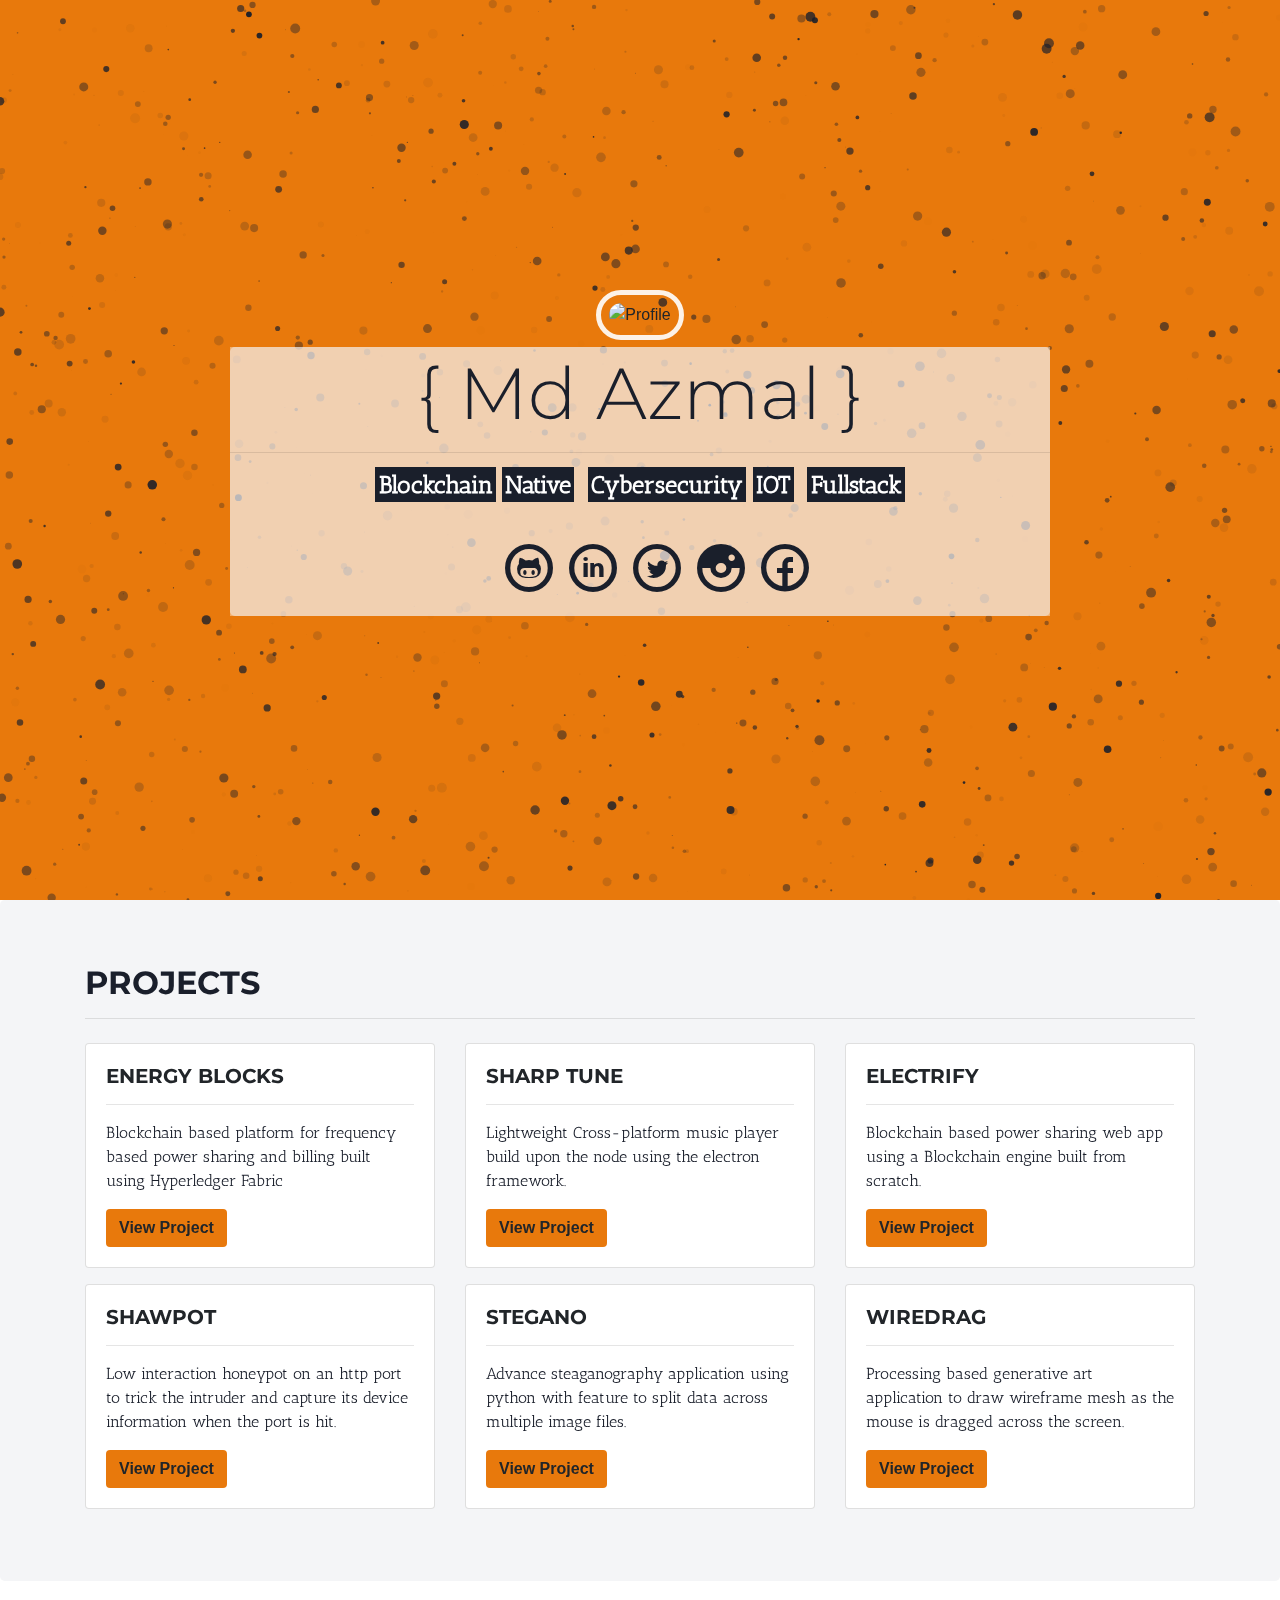
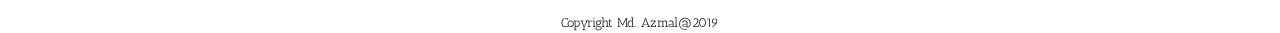
==== index.html @ 50b2ae00 "project section added" ====
<!DOCTYPE html>
<html lang="en">
<head>
    <meta charset="UTF-8">
    <meta name="viewport" content="width=device-width, initial-scale=1.0">
    <meta http-equiv="X-UA-Compatible" content="ie=edge">
    <title>Md Azmal</title>
    <link rel="stylesheet" href="https://stackpath.bootstrapcdn.com/bootstrap/4.3.1/css/bootstrap.min.css" integrity="sha384-ggOyR0iXCbMQv3Xipma34MD+dH/1fQ784/j6cY/iJTQUOhcWr7x9JvoRxT2MZw1T" crossorigin="anonymous">
    <link rel='stylesheet' href='assets/webfont/typicons.min.css'/>
    <link rel="stylesheet" href="assets/css/main.css">
</head>
<body>
    <div id="particles-js"></div>

    <section class="wrapper">
        <div class="inner">
            <div class="content">
                <img src="https://avatars0.githubusercontent.com/u/33421347?s=400" alt="Profile" class="img-fluid img-profile">
                <div class="content jumbotron jumbotron-none mb-0 personal-info">
					<div class="white-wrap">
						<h1 class="display-3">{ Md Azmal }</h1>
						<hr>
						<p class="tags">
							<span>Blockchain</span><span>Native</span>
							<span>Cybersecurity</span><span>IOT</span>
							<span>Fullstack</span>
						</p>
						<div class="links d-flex flex-row justify-content-between">
							<div>
								<a href="https://github.com/md-azmal"><i class="typcn typcn-social-github-circular"></i></a>
							</div>
							<div>
								<a href="https://www.linkedin.com/in/md-azmal-570308160"><i class="typcn typcn-social-linkedin-circular"></i></a>
							</div>
							<div>
								<a href="https://twitter.com/MDAzMaL11"><i class="typcn typcn-social-twitter-circular"></i></a>
							</div>
							<div>
								<a href="https://www.instagram.com/azmal._azvaran_/"><i class="typcn typcn-social-instagram-circular"></i></a>
							</div>
							<div>
								<a href="https://www.facebook.com/md.azmal.92"><i class="typcn typcn-social-facebook-circular"></i></a>
							</div> 
						</div>
					</div>
                </div>
            </div>
        </div>
    </section>

	<div class="jumbotron ">
		<div class="container projects">
			<h1>PROJECTS</h1>
			<hr>
			<div class="row">
				<div class="col-md-4">
					<div class="card">
						<div class="card-body">
							<h5 class="card-title">Energy Blocks</h5>
							<hr>
							<p class="card-text">Blockchain based platform for frequency based power sharing and billing built using Hyperledger Fabric</p>
							<a href="https://github.com/MD-AZMAL/Energy-Blocks-App" class="btn">View Project</a>
						</div>
					</div>
				</div>
				<div class="col-md-4">
					<div class="card">
						<div class="card-body">
							<h5 class="card-title">Sharp Tune</h5>
							<hr>
							<p class="card-text">Lightweight Cross-platform music player build upon the node using the electron framework. </p>
							<a href="https://github.com/MD-AZMAL/Sharp-Tune" class="btn">View Project</a>
						</div>
					</div>
				</div>
				<div class="col-md-4">
					<div class="card">
						<div class="card-body">
							<h5 class="card-title">Electrify</h5>
							<hr>
							<p class="card-text">Blockchain based power sharing web app using a Blockchain engine built from scratch.</p>
							<a href="https://github.com/MD-AZMAL/Sharp-Tune" class="btn">View Project</a>
						</div>
					</div>
				</div>
				<div class="col-md-4">
					<div class="card">
						<div class="card-body">
							<h5 class="card-title">Shawpot</h5>
							<hr>
							<p class="card-text">Low interaction honeypot on an http port to trick the intruder and capture its device information when the port is hit.</p>
							<a href="https://github.com/MD-AZMAL/shawpot" class="btn">View Project</a>
						</div>
					</div>
				</div>
				<div class="col-md-4">
					<div class="card">
						<div class="card-body">
							<h5 class="card-title">Stegano</h5>
							<hr>
							<p class="card-text">Advance steaganography application using python with feature to split data across multiple image files.</p>
							<a href="https://github.com/MD-AZMAL/Stegano" class="btn">View Project</a>
						</div>
					</div>
				</div>
				<div class="col-md-4">
					<div class="card">
						<div class="card-body">
							<h5 class="card-title">WireDrag</h5>
							<hr>
							<p class="card-text">Processing based generative art application to draw wireframe mesh as the mouse is dragged across the screen.</p>
							<a href="https://github.com/MD-AZMAL/WireDrag" class="btn">View Project</a>
						</div>
					</div>
				</div>
			</div>
		</div>
	</div>

    <div class="footer">
        <p class="lead muted foot">Copyright Md. Azmal@2019</p>
    </div>


    <!-- Scripts -->
    <script src="https://code.jquery.com/jquery-3.3.1.slim.min.js" integrity="sha384-q8i/X+965DzO0rT7abK41JStQIAqVgRVzpbzo5smXKp4YfRvH+8abtTE1Pi6jizo" crossorigin="anonymous"></script>
    <script src="https://stackpath.bootstrapcdn.com/bootstrap/4.3.1/js/bootstrap.min.js" integrity="sha384-JjSmVgyd0p3pXB1rRibZUAYoIIy6OrQ6VrjIEaFf/nJGzIxFDsf4x0xIM+B07jRM" crossorigin="anonymous"></script>
    <script src="https://cdnjs.cloudflare.com/ajax/libs/popper.js/1.14.7/umd/popper.min.js" integrity="sha384-UO2eT0CpHqdSJQ6hJty5KVphtPhzWj9WO1clHTMGa3JDZwrnQq4sF86dIHNDz0W1" crossorigin="anonymous"></script>
    <script src="assets/js/particle.min.js"></script>
    <script src="assets/js/index.js"></script>
</body>
</html>
---- assets/webfont/typicons.min.css ----
@charset 'UTF-8';@font-face{font-family:'typicons';font-weight:normal;font-style:normal;src:url('typicons.eot');src:url('typicons.eot?#iefix') format('embedded-opentype'),url('typicons.woff') format('woff'),url('typicons.ttf') format('truetype'),url('typicons.svg#typicons') format('svg')}.typcn:before{font-family:'typicons';font-style:normal;font-weight:normal;speak:none;display:inline-block;text-decoration:inherit;width:1em;height:1em;font-size:1em;text-align:center;-webkit-font-smoothing:antialiased;font-smoothing:antialiased;text-rendering:optimizeLegibility}.typcn-adjust-brightness:before{content:'\e000'}.typcn-adjust-contrast:before{content:'\e001'}.typcn-anchor-outline:before{content:'\e002'}.typcn-anchor:before{content:'\e003'}.typcn-archive:before{content:'\e004'}.typcn-arrow-back-outline:before{content:'\e005'}.typcn-arrow-back:before{content:'\e006'}.typcn-arrow-down-outline:before{content:'\e007'}.typcn-arrow-down-thick:before{content:'\e008'}.typcn-arrow-down:before{content:'\e009'}.typcn-arrow-forward-outline:before{content:'\e00a'}.typcn-arrow-forward:before{content:'\e00b'}.typcn-arrow-left-outline:before{content:'\e00c'}.typcn-arrow-left-thick:before{content:'\e00d'}.typcn-arrow-left:before{content:'\e00e'}.typcn-arrow-loop-outline:before{content:'\e00f'}.typcn-arrow-loop:before{content:'\e010'}.typcn-arrow-maximise-outline:before{content:'\e011'}.typcn-arrow-maximise:before{content:'\e012'}.typcn-arrow-minimise-outline:before{content:'\e013'}.typcn-arrow-minimise:before{content:'\e014'}.typcn-arrow-move-outline:before{content:'\e015'}.typcn-arrow-move:before{content:'\e016'}.typcn-arrow-repeat-outline:before{content:'\e017'}.typcn-arrow-repeat:before{content:'\e018'}.typcn-arrow-right-outline:before{content:'\e019'}.typcn-arrow-right-thick:before{content:'\e01a'}.typcn-arrow-right:before{content:'\e01b'}.typcn-arrow-shuffle:before{content:'\e01c'}.typcn-arrow-sorted-down:before{content:'\e01d'}.typcn-arrow-sorted-up:before{content:'\e01e'}.typcn-arrow-sync-outline:before{content:'\e01f'}.typcn-arrow-sync:before{content:'\e020'}.typcn-arrow-unsorted:before{content:'\e021'}.typcn-arrow-up-outline:before{content:'\e022'}.typcn-arrow-up-thick:before{content:'\e023'}.typcn-arrow-up:before{content:'\e024'}.typcn-at:before{content:'\e025'}.typcn-attachment-outline:before{content:'\e026'}.typcn-attachment:before{content:'\e027'}.typcn-backspace-outline:before{content:'\e028'}.typcn-backspace:before{content:'\e029'}.typcn-battery-charge:before{content:'\e02a'}.typcn-battery-full:before{content:'\e02b'}.typcn-battery-high:before{content:'\e02c'}.typcn-battery-low:before{content:'\e02d'}.typcn-battery-mid:before{content:'\e02e'}.typcn-beaker:before{content:'\e02f'}.typcn-beer:before{content:'\e030'}.typcn-bell:before{content:'\e031'}.typcn-book:before{content:'\e032'}.typcn-bookmark:before{content:'\e033'}.typcn-briefcase:before{content:'\e034'}.typcn-brush:before{content:'\e035'}.typcn-business-card:before{content:'\e036'}.typcn-calculator:before{content:'\e037'}.typcn-calendar-outline:before{content:'\e038'}.typcn-calendar:before{content:'\e039'}.typcn-camera-outline:before{content:'\e03a'}.typcn-camera:before{content:'\e03b'}.typcn-cancel-outline:before{content:'\e03c'}.typcn-cancel:before{content:'\e03d'}.typcn-chart-area-outline:before{content:'\e03e'}.typcn-chart-area:before{content:'\e03f'}.typcn-chart-bar-outline:before{content:'\e040'}.typcn-chart-bar:before{content:'\e041'}.typcn-chart-line-outline:before{content:'\e042'}.typcn-chart-line:before{content:'\e043'}.typcn-chart-pie-outline:before{content:'\e044'}.typcn-chart-pie:before{content:'\e045'}.typcn-chevron-left-outline:before{content:'\e046'}.typcn-chevron-left:before{content:'\e047'}.typcn-chevron-right-outline:before{content:'\e048'}.typcn-chevron-right:before{content:'\e049'}.typcn-clipboard:before{content:'\e04a'}.typcn-cloud-storage:before{content:'\e04b'}.typcn-cloud-storage-outline:before{content:'\e054'}.typcn-code-outline:before{content:'\e04c'}.typcn-code:before{content:'\e04d'}.typcn-coffee:before{content:'\e04e'}.typcn-cog-outline:before{content:'\e04f'}.typcn-cog:before{content:'\e050'}.typcn-compass:before{content:'\e051'}.typcn-contacts:before{content:'\e052'}.typcn-credit-card:before{content:'\e053'}.typcn-css3:before{content:'\e055'}.typcn-database:before{content:'\e056'}.typcn-delete-outline:before{content:'\e057'}.typcn-delete:before{content:'\e058'}.typcn-device-desktop:before{content:'\e059'}.typcn-device-laptop:before{content:'\e05a'}.typcn-device-phone:before{content:'\e05b'}.typcn-device-tablet:before{content:'\e05c'}.typcn-directions:before{content:'\e05d'}.typcn-divide-outline:before{content:'\e05e'}.typcn-divide:before{content:'\e05f'}.typcn-document-add:before{content:'\e060'}.typcn-document-delete:before{content:'\e061'}.typcn-document-text:before{content:'\e062'}.typcn-document:before{content:'\e063'}.typcn-download-outline:before{content:'\e064'}.typcn-download:before{content:'\e065'}.typcn-dropbox:before{content:'\e066'}.typcn-edit:before{content:'\e067'}.typcn-eject-outline:before{content:'\e068'}.typcn-eject:before{content:'\e069'}.typcn-equals-outline:before{content:'\e06a'}.typcn-equals:before{content:'\e06b'}.typcn-export-outline:before{content:'\e06c'}.typcn-export:before{content:'\e06d'}.typcn-eye-outline:before{content:'\e06e'}.typcn-eye:before{content:'\e06f'}.typcn-feather:before{content:'\e070'}.typcn-film:before{content:'\e071'}.typcn-filter:before{content:'\e072'}.typcn-flag-outline:before{content:'\e073'}.typcn-flag:before{content:'\e074'}.typcn-flash-outline:before{content:'\e075'}.typcn-flash:before{content:'\e076'}.typcn-flow-children:before{content:'\e077'}.typcn-flow-merge:before{content:'\e078'}.typcn-flow-parallel:before{content:'\e079'}.typcn-flow-switch:before{content:'\e07a'}.typcn-folder-add:before{content:'\e07b'}.typcn-folder-delete:before{content:'\e07c'}.typcn-folder-open:before{content:'\e07d'}.typcn-folder:before{content:'\e07e'}.typcn-gift:before{content:'\e07f'}.typcn-globe-outline:before{content:'\e080'}.typcn-globe:before{content:'\e081'}.typcn-group-outline:before{content:'\e082'}.typcn-group:before{content:'\e083'}.typcn-headphones:before{content:'\e084'}.typcn-heart-full-outline:before{content:'\e085'}.typcn-heart-half-outline:before{content:'\e086'}.typcn-heart-outline:before{content:'\e087'}.typcn-heart:before{content:'\e088'}.typcn-home-outline:before{content:'\e089'}.typcn-home:before{content:'\e08a'}.typcn-html5:before{content:'\e08b'}.typcn-image-outline:before{content:'\e08c'}.typcn-image:before{content:'\e08d'}.typcn-infinity-outline:before{content:'\e08e'}.typcn-infinity:before{content:'\e08f'}.typcn-info-large-outline:before{content:'\e090'}.typcn-info-large:before{content:'\e091'}.typcn-info-outline:before{content:'\e092'}.typcn-info:before{content:'\e093'}.typcn-input-checked-outline:before{content:'\e094'}.typcn-input-checked:before{content:'\e095'}.typcn-key-outline:before{content:'\e096'}.typcn-key:before{content:'\e097'}.typcn-keyboard:before{content:'\e098'}.typcn-leaf:before{content:'\e099'}.typcn-lightbulb:before{content:'\e09a'}.typcn-link-outline:before{content:'\e09b'}.typcn-link:before{content:'\e09c'}.typcn-location-arrow-outline:before{content:'\e09d'}.typcn-location-arrow:before{content:'\e09e'}.typcn-location-outline:before{content:'\e09f'}.typcn-location:before{content:'\e0a0'}.typcn-lock-closed-outline:before{content:'\e0a1'}.typcn-lock-closed:before{content:'\e0a2'}.typcn-lock-open-outline:before{content:'\e0a3'}.typcn-lock-open:before{content:'\e0a4'}.typcn-mail:before{content:'\e0a5'}.typcn-map:before{content:'\e0a6'}.typcn-media-eject-outline:before{content:'\e0a7'}.typcn-media-eject:before{content:'\e0a8'}.typcn-media-fast-forward-outline:before{content:'\e0a9'}.typcn-media-fast-forward:before{content:'\e0aa'}.typcn-media-pause-outline:before{content:'\e0ab'}.typcn-media-pause:before{content:'\e0ac'}.typcn-media-play-outline:before{content:'\e0ad'}.typcn-media-play-reverse-outline:before{content:'\e0ae'}.typcn-media-play-reverse:before{content:'\e0af'}.typcn-media-play:before{content:'\e0b0'}.typcn-media-record-outline:before{content:'\e0b1'}.typcn-media-record:before{content:'\e0b2'}.typcn-media-rewind-outline:before{content:'\e0b3'}.typcn-media-rewind:before{content:'\e0b4'}.typcn-media-stop-outline:before{content:'\e0b5'}.typcn-media-stop:before{content:'\e0b6'}.typcn-message-typing:before{content:'\e0b7'}.typcn-message:before{content:'\e0b8'}.typcn-messages:before{content:'\e0b9'}.typcn-microphone-outline:before{content:'\e0ba'}.typcn-microphone:before{content:'\e0bb'}.typcn-minus-outline:before{content:'\e0bc'}.typcn-minus:before{content:'\e0bd'}.typcn-mortar-board:before{content:'\e0be'}.typcn-news:before{content:'\e0bf'}.typcn-notes-outline:before{content:'\e0c0'}.typcn-notes:before{content:'\e0c1'}.typcn-pen:before{content:'\e0c2'}.typcn-pencil:before{content:'\e0c3'}.typcn-phone-outline:before{content:'\e0c4'}.typcn-phone:before{content:'\e0c5'}.typcn-pi-outline:before{content:'\e0c6'}.typcn-pi:before{content:'\e0c7'}.typcn-pin-outline:before{content:'\e0c8'}.typcn-pin:before{content:'\e0c9'}.typcn-pipette:before{content:'\e0ca'}.typcn-plane-outline:before{content:'\e0cb'}.typcn-plane:before{content:'\e0cc'}.typcn-plug:before{content:'\e0cd'}.typcn-plus-outline:before{content:'\e0ce'}.typcn-plus:before{content:'\e0cf'}.typcn-point-of-interest-outline:before{content:'\e0d0'}.typcn-point-of-interest:before{content:'\e0d1'}.typcn-power-outline:before{content:'\e0d2'}.typcn-power:before{content:'\e0d3'}.typcn-printer:before{content:'\e0d4'}.typcn-puzzle-outline:before{content:'\e0d5'}.typcn-puzzle:before{content:'\e0d6'}.typcn-radar-outline:before{content:'\e0d7'}.typcn-radar:before{content:'\e0d8'}.typcn-refresh-outline:before{content:'\e0d9'}.typcn-refresh:before{content:'\e0da'}.typcn-rss-outline:before{content:'\e0db'}.typcn-rss:before{content:'\e0dc'}.typcn-scissors-outline:before{content:'\e0dd'}.typcn-scissors:before{content:'\e0de'}.typcn-shopping-bag:before{content:'\e0df'}.typcn-shopping-cart:before{content:'\e0e0'}.typcn-social-at-circular:before{content:'\e0e1'}.typcn-social-dribbble-circular:before{content:'\e0e2'}.typcn-social-dribbble:before{content:'\e0e3'}.typcn-social-facebook-circular:before{content:'\e0e4'}.typcn-social-facebook:before{content:'\e0e5'}.typcn-social-flickr-circular:before{content:'\e0e6'}.typcn-social-flickr:before{content:'\e0e7'}.typcn-social-github-circular:before{content:'\e0e8'}.typcn-social-github:before{content:'\e0e9'}.typcn-social-google-plus-circular:before{content:'\e0ea'}.typcn-social-google-plus:before{content:'\e0eb'}.typcn-social-instagram-circular:before{content:'\e0ec'}.typcn-social-instagram:before{content:'\e0ed'}.typcn-social-last-fm-circular:before{content:'\e0ee'}.typcn-social-last-fm:before{content:'\e0ef'}.typcn-social-linkedin-circular:before{content:'\e0f0'}.typcn-social-linkedin:before{content:'\e0f1'}.typcn-social-pinterest-circular:before{content:'\e0f2'}.typcn-social-pinterest:before{content:'\e0f3'}.typcn-social-skype-outline:before{content:'\e0f4'}.typcn-social-skype:before{content:'\e0f5'}.typcn-social-tumbler-circular:before{content:'\e0f6'}.typcn-social-tumbler:before{content:'\e0f7'}.typcn-social-twitter-circular:before{content:'\e0f8'}.typcn-social-twitter:before{content:'\e0f9'}.typcn-social-vimeo-circular:before{content:'\e0fa'}.typcn-social-vimeo:before{content:'\e0fb'}.typcn-social-youtube-circular:before{content:'\e0fc'}.typcn-social-youtube:before{content:'\e0fd'}.typcn-sort-alphabetically-outline:before{content:'\e0fe'}.typcn-sort-alphabetically:before{content:'\e0ff'}.typcn-sort-numerically-outline:before{content:'\e100'}.typcn-sort-numerically:before{content:'\e101'}.typcn-spanner-outline:before{content:'\e102'}.typcn-spanner:before{content:'\e103'}.typcn-spiral:before{content:'\e104'}.typcn-star-full-outline:before{content:'\e105'}.typcn-star-half-outline:before{content:'\e106'}.typcn-star-half:before{content:'\e107'}.typcn-star-outline:before{content:'\e108'}.typcn-star:before{content:'\e109'}.typcn-starburst-outline:before{content:'\e10a'}.typcn-starburst:before{content:'\e10b'}.typcn-stopwatch:before{content:'\e10c'}.typcn-support:before{content:'\e10d'}.typcn-tabs-outline:before{content:'\e10e'}.typcn-tag:before{content:'\e10f'}.typcn-tags:before{content:'\e110'}.typcn-th-large-outline:before{content:'\e111'}.typcn-th-large:before{content:'\e112'}.typcn-th-list-outline:before{content:'\e113'}.typcn-th-list:before{content:'\e114'}.typcn-th-menu-outline:before{content:'\e115'}.typcn-th-menu:before{content:'\e116'}.typcn-th-small-outline:before{content:'\e117'}.typcn-th-small:before{content:'\e118'}.typcn-thermometer:before{content:'\e119'}.typcn-thumbs-down:before{content:'\e11a'}.typcn-thumbs-ok:before{content:'\e11b'}.typcn-thumbs-up:before{content:'\e11c'}.typcn-tick-outline:before{content:'\e11d'}.typcn-tick:before{content:'\e11e'}.typcn-ticket:before{content:'\e11f'}.typcn-time:before{content:'\e120'}.typcn-times-outline:before{content:'\e121'}.typcn-times:before{content:'\e122'}.typcn-trash:before{content:'\e123'}.typcn-tree:before{content:'\e124'}.typcn-upload-outline:before{content:'\e125'}.typcn-upload:before{content:'\e126'}.typcn-user-add-outline:before{content:'\e127'}.typcn-user-add:before{content:'\e128'}.typcn-user-delete-outline:before{content:'\e129'}.typcn-user-delete:before{content:'\e12a'}.typcn-user-outline:before{content:'\e12b'}.typcn-user:before{content:'\e12c'}.typcn-vendor-android:before{content:'\e12d'}.typcn-vendor-apple:before{content:'\e12e'}.typcn-vendor-microsoft:before{content:'\e12f'}.typcn-video-outline:before{content:'\e130'}.typcn-video:before{content:'\e131'}.typcn-volume-down:before{content:'\e132'}.typcn-volume-mute:before{content:'\e133'}.typcn-volume-up:before{content:'\e134'}.typcn-volume:before{content:'\e135'}.typcn-warning-outline:before{content:'\e136'}.typcn-warning:before{content:'\e137'}.typcn-watch:before{content:'\e138'}.typcn-waves-outline:before{content:'\e139'}.typcn-waves:before{content:'\e13a'}.typcn-weather-cloudy:before{content:'\e13b'}.typcn-weather-downpour:before{content:'\e13c'}.typcn-weather-night:before{content:'\e13d'}.typcn-weather-partly-sunny:before{content:'\e13e'}.typcn-weather-shower:before{content:'\e13f'}.typcn-weather-snow:before{content:'\e140'}.typcn-weather-stormy:before{content:'\e141'}.typcn-weather-sunny:before{content:'\e142'}.typcn-weather-windy-cloudy:before{content:'\e143'}.typcn-weather-windy:before{content:'\e144'}.typcn-wi-fi-outline:before{content:'\e145'}.typcn-wi-fi:before{content:'\e146'}.typcn-wine:before{content:'\e147'}.typcn-world-outline:before{content:'\e148'}.typcn-world:before{content:'\e149'}.typcn-zoom-in-outline:before{content:'\e14a'}.typcn-zoom-in:before{content:'\e14b'}.typcn-zoom-out-outline:before{content:'\e14c'}.typcn-zoom-out:before{content:'\e14d'}.typcn-zoom-outline:before{content:'\e14e'}.typcn-zoom:before{content:'\e14f'}
---- assets/css/main.css ----
@import url('https://fonts.googleapis.com/css?family=Montserrat:400,700&display=swap');
@import url('https://fonts.googleapis.com/css?family=Antic+Slab&display=swap');
@font-face {
    font-family: 'typicons';
    src: url("../webfont/typicons.eot");
    src: url("../webfont/typicons.eot?#iefix") format('embedded-opentype'),
         url("../webfont/typicons.woff") format('woff'),
         url("../webfont/typicons.ttf") format('truetype'),
         url("../webfont/typicons.svg#typicons") format('svg');
    font-weight: normal;
    font-style: normal;
  }

* {
    margin: 0;
}

html,body {
    height: 100%;
}

#particles-js {
    background: #E8790C;
    width: 100%;
    height: 100%;
    position: fixed;
    z-index: -1;
}

.wrapper {
    width: 100%;
    height: 100%;
    display: table; 
}

.inner {
    display: table-cell;
    vertical-align: middle;
    width: 100%;
    max-width: none;
}

.content {
    text-align: center;
    margin: 0 auto;
    width: 80%;
}

.tags {
    font-family: 'Antic Slab', serif;
    line-height:2rem;
    color: #fff;
    margin: 1rem 0;
}


.tags span {
    padding: 0.2rem;
    margin: 0.2rem;
    background-color: #1A1F2B;
    text-align: center;
    font-weight: bold;
}

.tags span:hover {
    transition: 0.1s ease-in all;
    background-color: #E8790C;
    color: #1A1F2B;
}

.white-wrap {
    background-color: rgba(255, 255, 255, 0.4);
    padding: 0.2rem 0;
}

.jumbotron-none {
    padding: 0;
    background: none;
    color: #1A1F2B;
}



h1, p {
    color: #1A1F2B;

}

p, label {
    font-family: 'Antic Slab', serif;
}

h1 {
    font-family: 'Montserrat', sans-serif;
    font-weight: 700;
    font-size: 4rem;
}

.img-profile {
    width: 200px;
    height: 200px;
    border-radius: 100px;
    border: 5px solid rgba(255, 255, 255, 0.9);
    padding: 0.5rem;
    margin: 0.4rem;
}

.personal-info p {
    font-size: 1.5rem;
}

.links {
    width: 35%;
    text-align: center;
    margin: 0 auto;
}

.links .typcn {
    font-size: 4rem;
}

.links a {
    text-decoration: none;
    color: #1A1F2B;
}

.links a:hover {
    transition: 0.1s ease-in all;
    color: #E8790C;
}

.fbtn {
    background-color: white;
    color: #1A1F2B;
}


.projects h1 {
    font-size: 2rem;
    font-family: 'Montserrat', sans-serif;
}

.card {
    margin: 0.5rem 0;
}

.card-title {
    font-family: 'Montserrat', sans-serif;
    font-weight: bold;
    text-transform: uppercase;
}

.card-body .btn {
    background-color: #E8790C;
    font-weight: bold;
}

.card-body .btn:hover {
    background-color: #1A1F2B;
    color: #fff;
}

.jumbotron {
    background-color: rgba(233, 236, 239,0.5);
}

.foot {
    font-size: 0.8rem;
    text-align: center;
}

@media only screen and (max-width: 768px) {

    .display-3 {
        font-size: 2rem;
    }

    .display-4 {
        font-size: 2.3rem;
    }

    p {
        font-size: 1rem;
    }

    .tags span {
        font-size: 0.7rem;
    }
    
    .links {
        width: 85%;
        margin: 0 auto;
    }

    .links .typcn {
        font-size: 2.5rem;
    }

    .foot {
        font-size: 0.6rem;
    }
  }
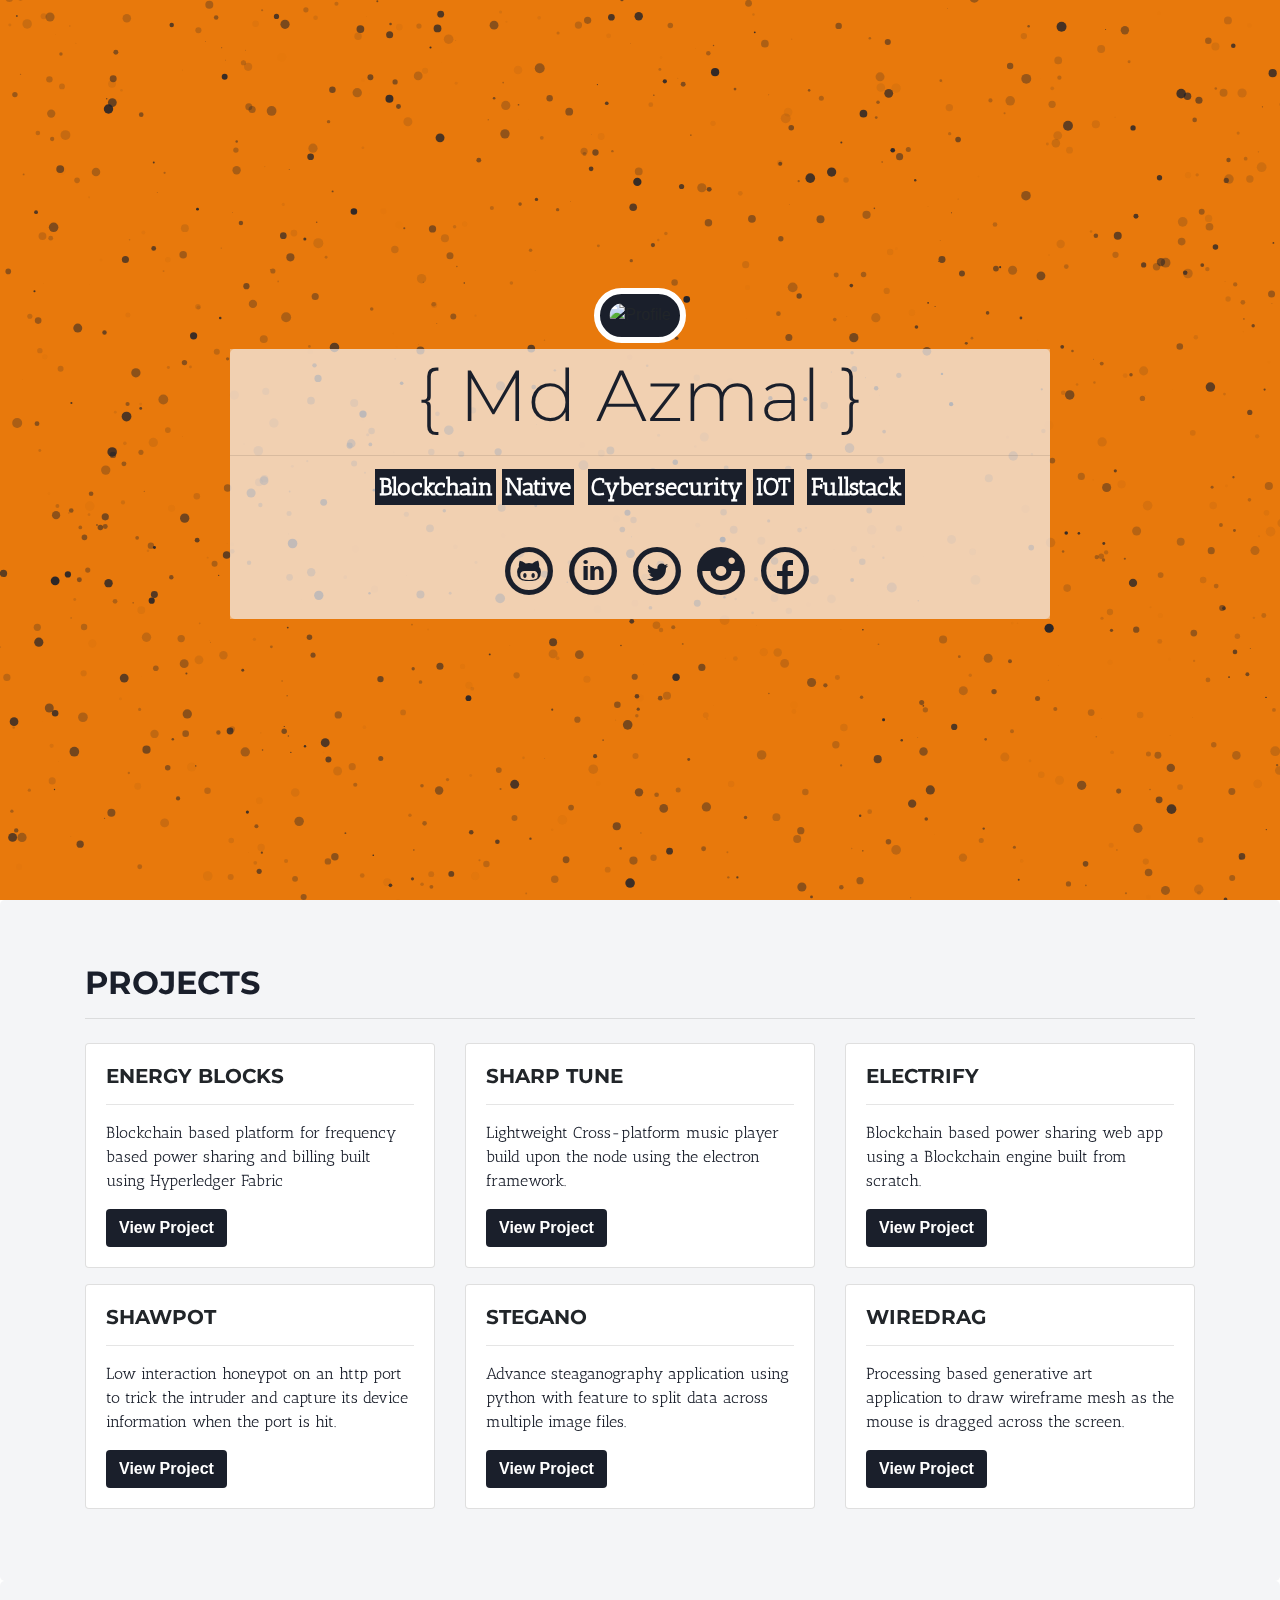
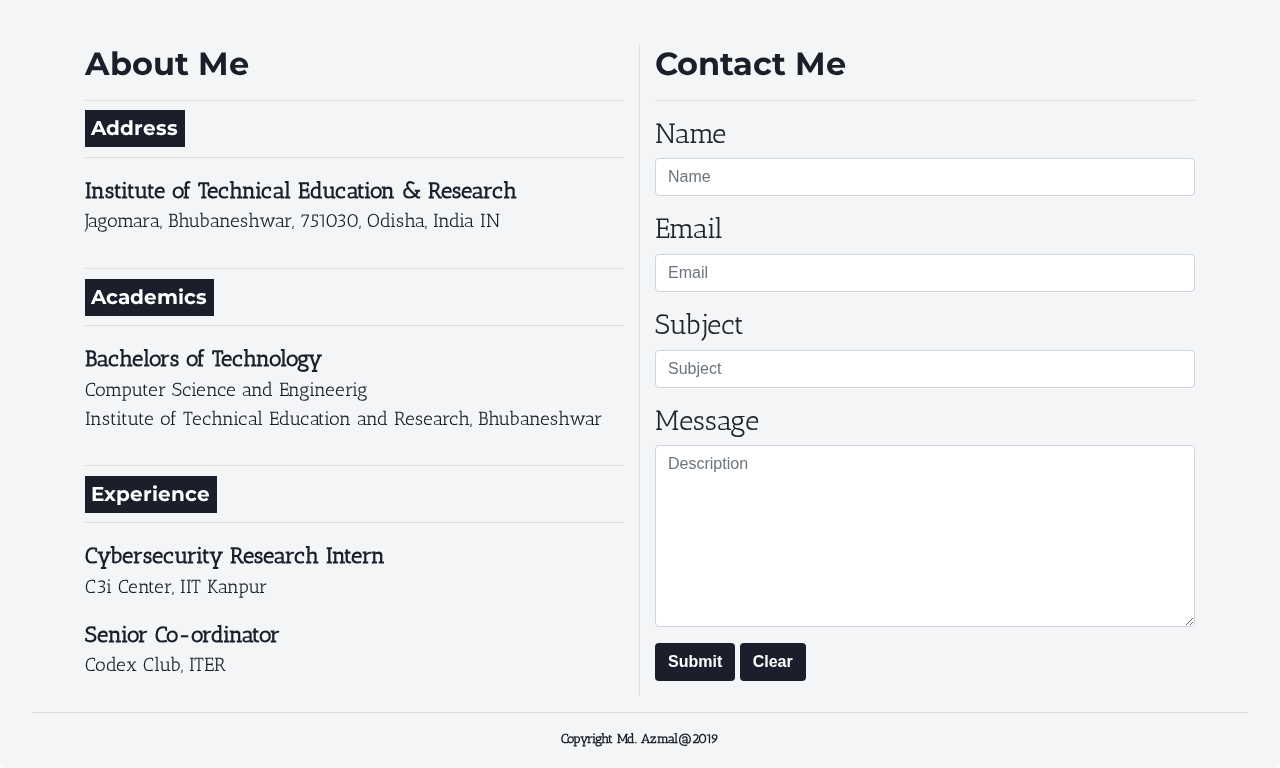
==== commit 7351f8e6: "done!" ====
--- a/index.html
+++ b/index.html
@@ -48,7 +48,7 @@
         </div>
     </section>
 
-	<div class="jumbotron ">
+	<div class="jumbotron project">
 		<div class="container projects">
 			<h1>PROJECTS</h1>
 			<hr>
@@ -117,9 +117,91 @@
 		</div>
 	</div>
 
-    <div class="footer">
-        <p class="lead muted foot">Copyright Md. Azmal@2019</p>
-    </div>
+	<div class="jumbotron contact">
+		<div class="container">
+			<div class="row">
+				<div class="col-md-6 about">
+					<h1>About Me</h1>
+					<hr>
+					<div class="sect">
+						<h5><span class="header">Address</span></h5>
+						<hr>
+						<div class="row">
+							<div class="col-12">
+								<p>
+									<span class="head"> Institute of Technical Education & Research </span> <br>
+									Jagomara, Bhubaneshwar, 751030, Odisha, India IN  <br>
+								</p>
+							</div>
+						</div>
+					</div>
+					<hr>
+					<div class="sect">
+						<h5><span class="header">Academics</span></h5>
+						<hr>
+						<div class="row">
+							<div class="col-12">
+								<p><span class="head">Bachelors of Technology </span> <br> Computer Science and Engineerig <br> Institute of Technical Education and Research, Bhubaneshwar</p>
+							</div>
+						</div>
+					</div>
+					<hr>
+					<div class="sect">
+						<h5><span class="header">Experience</span></h5>
+						<hr>
+						<div class="row">
+							<div class="col-12">
+									<p>
+										<span class="head">
+											Cybersecurity Research Intern <br>
+										</span>
+										C3i Center, IIT Kanpur <br>
+									</p>
+							</div>
+							<div class="col-12">
+								<p>
+									<span class="head">
+										Senior Co-ordinator <br>
+									</span>
+									Codex Club, ITER
+								</p>
+							</div>
+						</div>
+					</div>
+				</div>
+				<div class="col-md-6 contact-info">
+					<h1>Contact Me</h1>
+					<hr>
+					<form action="https://formspree.io/azmalmd12@gmail.com" method="POST" />
+                		<div class="form-group">
+                		    <label class="h3">Name</label>
+                		    <input class="form-control form-control-md" placeholder="Name" name="name"/required>
+                		</div>
+                		<div class="form-group">
+                		    <label class="h3">Email</label>
+                		    <input type="email" class="form-control form-control-md" placeholder="Email" name="email" /required>
+                		</div>
+                		<div class="form-group">
+                		    <label class="h3">Subject</label>
+                		    <input class="form-control form-control-md" placeholder="Subject" name="subject" /required>
+                		</div>
+                		<div class="form-group">
+                		    <label class="h3">Message</label>
+                		    <textarea class="form-control form-control-md" placeholder="Description" rows="7" name="message" /required></textarea>
+                		</div>
+                		<button type="submit" class="fbtn btn btn-md">Submit</button>
+                		<button type="reset" class="fbtn btn btn-md" >Clear</button>
+            	</form>
+				</div>
+			</div>
+		</div>
+		<hr>
+		<div class="footer">
+			<p class="lead muted foot">Copyright Md. Azmal@2019</p>
+		</div>
+	</div>
+
+    
 
 
     <!-- Scripts -->
--- a/assets/css/main.css
+++ b/assets/css/main.css
@@ -57,16 +57,12 @@
 .tags span {
     padding: 0.2rem;
     margin: 0.2rem;
-    background-color: #1A1F2B;
-    text-align: center;
-    font-weight: bold;
-}
-
-.tags span:hover {
-    transition: 0.1s ease-in all;
-    background-color: #E8790C;
-    color: #1A1F2B;
-}
+    text-align: center;
+    background-color: #1A1F2B;
+    color: #fff;
+    font-weight: bold;
+}
+
 
 .white-wrap {
     background-color: rgba(255, 255, 255, 0.4);
@@ -100,9 +96,10 @@
     width: 200px;
     height: 200px;
     border-radius: 100px;
-    border: 5px solid rgba(255, 255, 255, 0.9);
-    padding: 0.5rem;
+    border: 6px solid #fff;
+    padding: 0.6rem;
     margin: 0.4rem;
+    background-color: #1A1F2B;
 }
 
 .personal-info p {
@@ -122,18 +119,26 @@
 .links a {
     text-decoration: none;
     color: #1A1F2B;
-}
-
-.links a:hover {
-    transition: 0.1s ease-in all;
-    color: #E8790C;
-}
+    font-weight: bold;
+}
+
 
 .fbtn {
-    background-color: white;
-    color: #1A1F2B;
-}
-
+    background-color: #1A1F2B;
+    color: #fff;
+    font-weight: bold;
+}
+
+.fbtn:hover {
+    transition: 0.2s ease-in all;
+    background-color: rgba(0, 0, 0, 0);
+    color: #1A1F2B;
+    border: 1px solid #1A1F2B;
+}
+
+.project {
+    margin-bottom: 0;
+}
 
 .projects h1 {
     font-size: 2rem;
@@ -151,23 +156,71 @@
 }
 
 .card-body .btn {
-    background-color: #E8790C;
+    background-color: #1A1F2B;
+    color: #fff;
     font-weight: bold;
 }
 
 .card-body .btn:hover {
-    background-color: #1A1F2B;
-    color: #fff;
+    transition: 0.2s ease-in all;
+    background-color: rgba(0, 0, 0, 0);
+    color: #1A1F2B;
+    border: 1px solid #1A1F2B;
 }
 
 .jumbotron {
     background-color: rgba(233, 236, 239,0.5);
 }
 
+.contact {
+    margin-top: 0;
+    margin-bottom: 0;
+    padding-bottom: 0;
+}
+
+.contact h1 {
+    font-size: 2rem;
+    font-family: 'Montserrat', sans-serif;
+}
+
+.about {
+    border-right: 1px solid rgba(0, 0, 0, 0.1);
+}
+
+.about h5 {
+    font-family: 'Montserrat', sans-serif;
+    font-weight: bolder;
+}
+
+.about p {
+    font-size: 1.2rem;
+}
+
+.header {
+    padding: 0.4rem;
+    margin: 0;
+    background-color: #1A1F2B;
+    color: #fff;
+    font-weight: bold;
+}
+
+
+.head {
+    font-size: 1.4rem;
+    font-weight: bold;
+}
+
+
+.footer {
+    padding-bottom: 0.2rem;
+}
+
 .foot {
     font-size: 0.8rem;
     text-align: center;
-}
+    font-weight: bold;
+}
+
 
 @media only screen and (max-width: 768px) {
 
@@ -196,6 +249,10 @@
         font-size: 2.5rem;
     }
 
+    .about {
+        border: none;
+    }
+
     .foot {
         font-size: 0.6rem;
     }
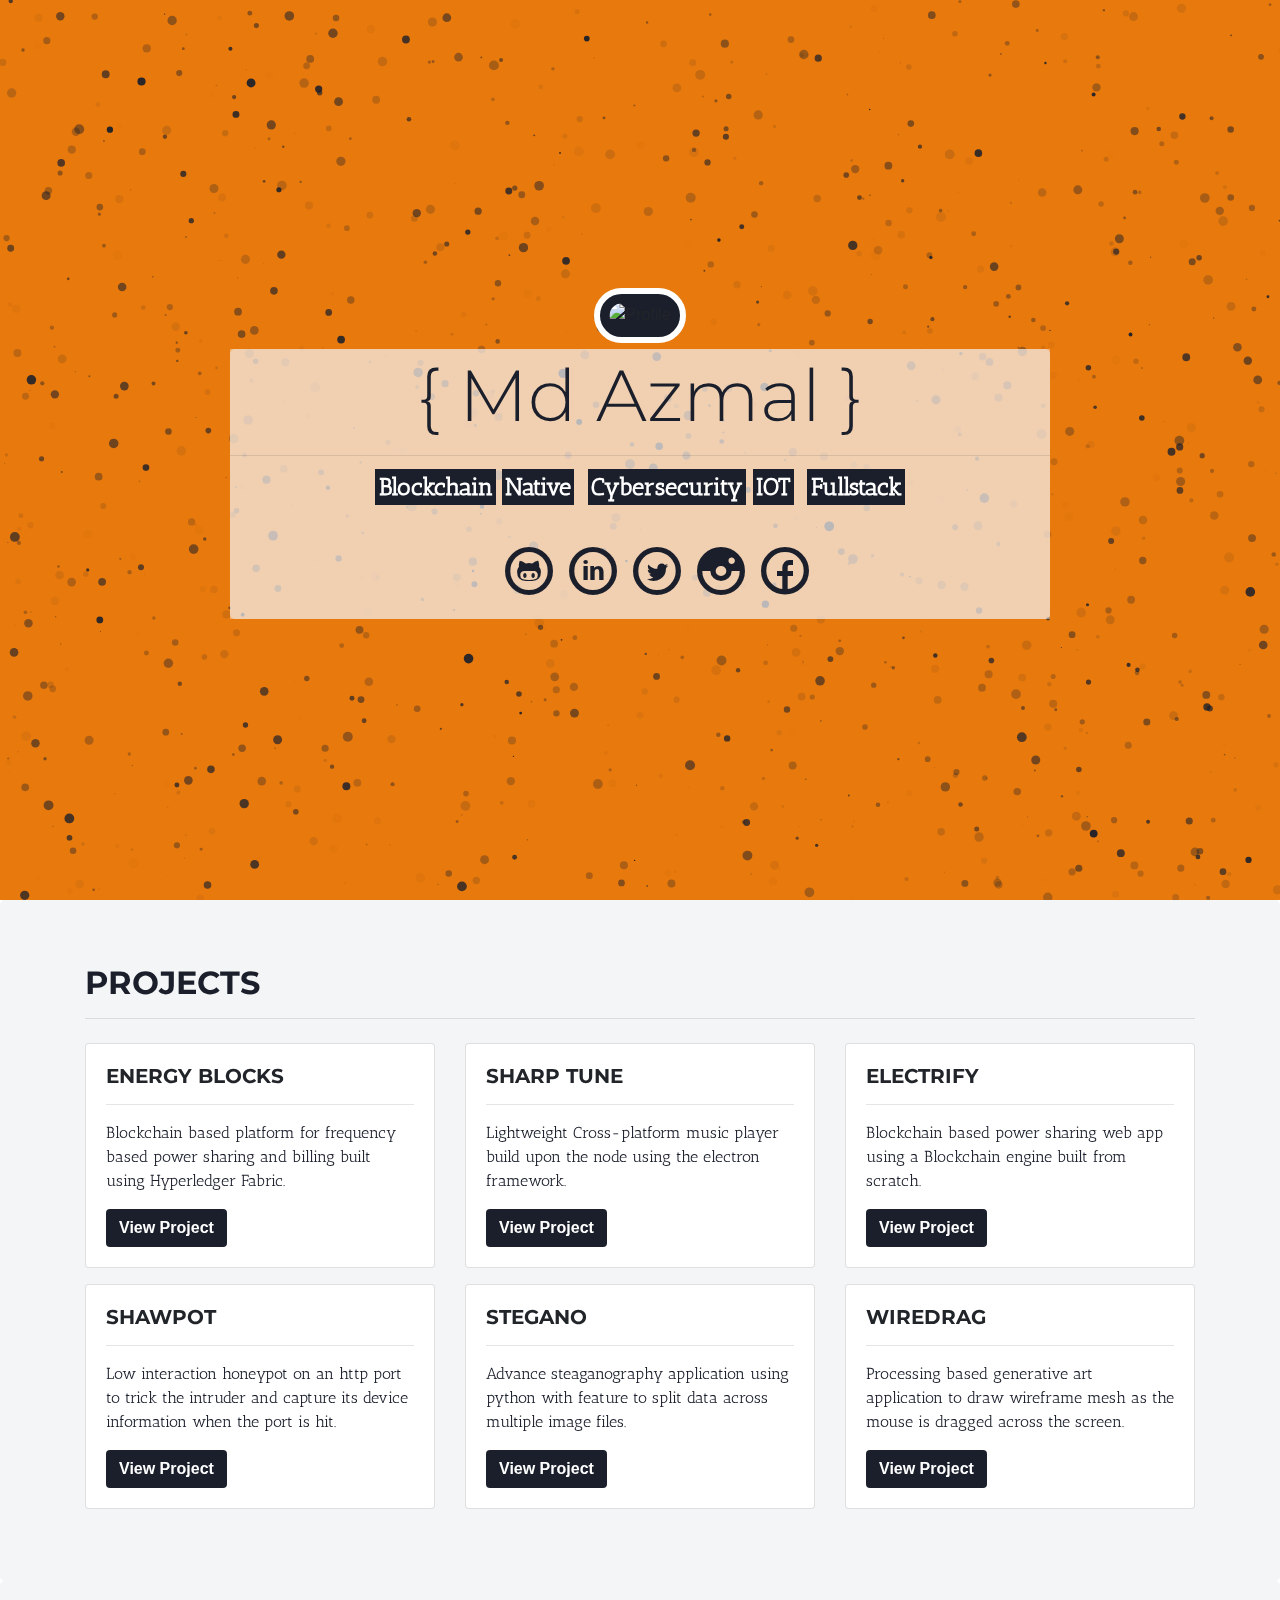
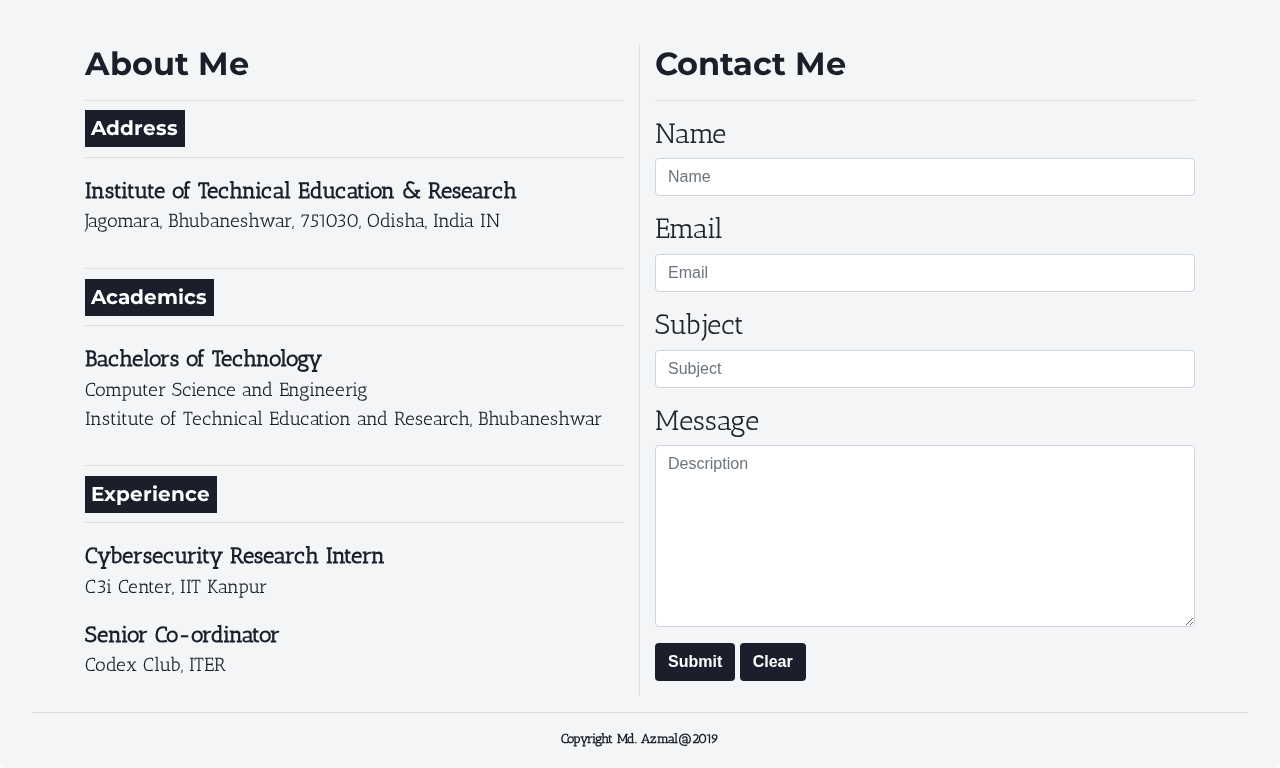
==== commit a2a6e3a9: "full stop :)" ====
--- a/index.html
+++ b/index.html
@@ -58,7 +58,7 @@
 						<div class="card-body">
 							<h5 class="card-title">Energy Blocks</h5>
 							<hr>
-							<p class="card-text">Blockchain based platform for frequency based power sharing and billing built using Hyperledger Fabric</p>
+							<p class="card-text">Blockchain based platform for frequency based power sharing and billing built using Hyperledger Fabric.</p>
 							<a href="https://github.com/MD-AZMAL/Energy-Blocks-App" class="btn">View Project</a>
 						</div>
 					</div>
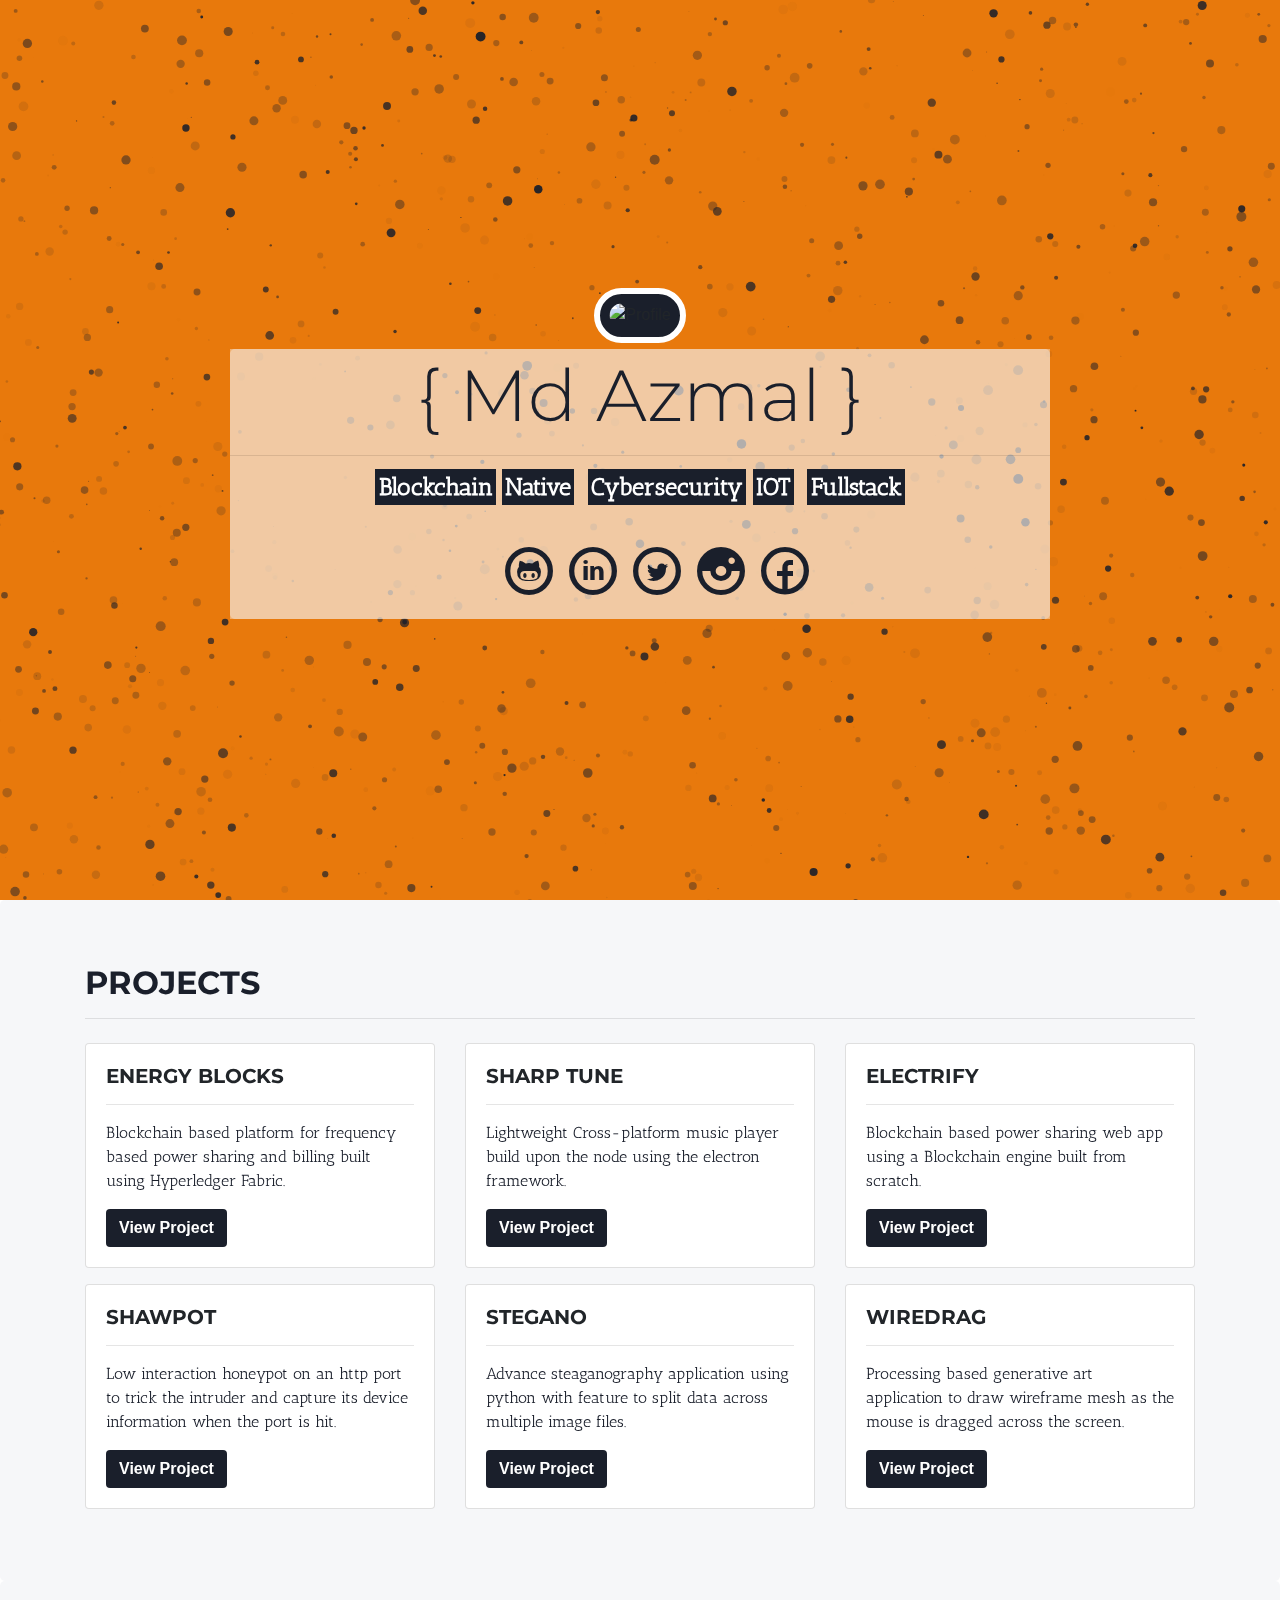
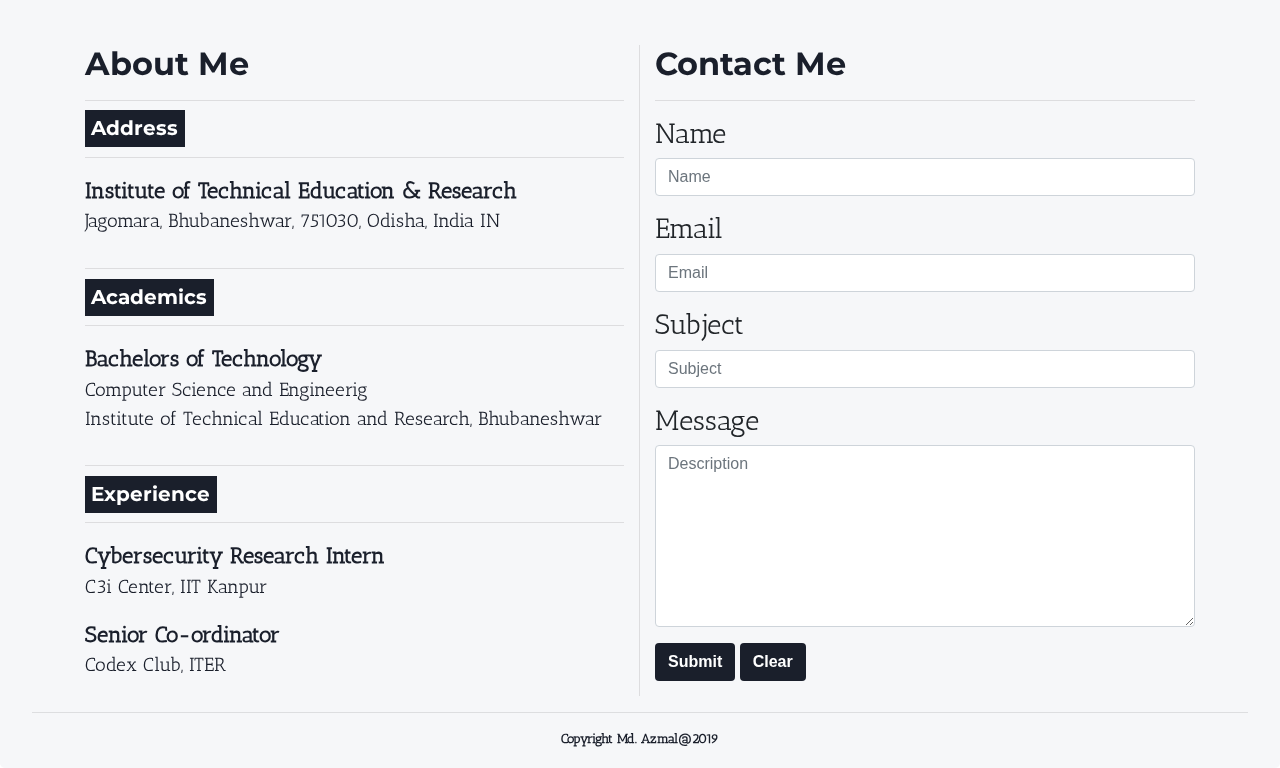
==== commit 11f25571: "open links in new tab" ====
--- a/index.html
+++ b/index.html
@@ -27,19 +27,19 @@
 						</p>
 						<div class="links d-flex flex-row justify-content-between">
 							<div>
-								<a href="https://github.com/md-azmal"><i class="typcn typcn-social-github-circular"></i></a>
-							</div>
-							<div>
-								<a href="https://www.linkedin.com/in/md-azmal-570308160"><i class="typcn typcn-social-linkedin-circular"></i></a>
-							</div>
-							<div>
-								<a href="https://twitter.com/MDAzMaL11"><i class="typcn typcn-social-twitter-circular"></i></a>
-							</div>
-							<div>
-								<a href="https://www.instagram.com/azmal._azvaran_/"><i class="typcn typcn-social-instagram-circular"></i></a>
-							</div>
-							<div>
-								<a href="https://www.facebook.com/md.azmal.92"><i class="typcn typcn-social-facebook-circular"></i></a>
+								<a href="https://github.com/md-azmal" target="_blank"><i class="typcn typcn-social-github-circular"></i></a>
+							</div>
+							<div>
+								<a href="https://www.linkedin.com/in/md-azmal-570308160" target="_blank"><i class="typcn typcn-social-linkedin-circular"></i></a>
+							</div>
+							<div>
+								<a href="https://twitter.com/MDAzMaL11" target="_blank"><i class="typcn typcn-social-twitter-circular"></i></a>
+							</div>
+							<div>
+								<a href="https://www.instagram.com/azmal._azvaran_/" target="_blank"><i class="typcn typcn-social-instagram-circular"></i></a>
+							</div>
+							<div>
+								<a href="https://www.facebook.com/md.azmal.92" target="_blank"><i class="typcn typcn-social-facebook-circular"></i></a>
 							</div> 
 						</div>
 					</div>
@@ -59,7 +59,7 @@
 							<h5 class="card-title">Energy Blocks</h5>
 							<hr>
 							<p class="card-text">Blockchain based platform for frequency based power sharing and billing built using Hyperledger Fabric.</p>
-							<a href="https://github.com/MD-AZMAL/Energy-Blocks-App" class="btn">View Project</a>
+							<a href="https://github.com/MD-AZMAL/Energy-Blocks-App" class="btn" target="_blank">View Project</a>
 						</div>
 					</div>
 				</div>
@@ -69,7 +69,7 @@
 							<h5 class="card-title">Sharp Tune</h5>
 							<hr>
 							<p class="card-text">Lightweight Cross-platform music player build upon the node using the electron framework. </p>
-							<a href="https://github.com/MD-AZMAL/Sharp-Tune" class="btn">View Project</a>
+							<a href="https://github.com/MD-AZMAL/Sharp-Tune" class="btn" target="_blank">View Project</a>
 						</div>
 					</div>
 				</div>
@@ -79,7 +79,7 @@
 							<h5 class="card-title">Electrify</h5>
 							<hr>
 							<p class="card-text">Blockchain based power sharing web app using a Blockchain engine built from scratch.</p>
-							<a href="https://github.com/MD-AZMAL/Sharp-Tune" class="btn">View Project</a>
+							<a href="https://github.com/MD-AZMAL/Sharp-Tune" class="btn" target="_blank">View Project</a>
 						</div>
 					</div>
 				</div>
@@ -89,7 +89,7 @@
 							<h5 class="card-title">Shawpot</h5>
 							<hr>
 							<p class="card-text">Low interaction honeypot on an http port to trick the intruder and capture its device information when the port is hit.</p>
-							<a href="https://github.com/MD-AZMAL/shawpot" class="btn">View Project</a>
+							<a href="https://github.com/MD-AZMAL/shawpot" class="btn" target="_blank">View Project</a>
 						</div>
 					</div>
 				</div>
@@ -99,7 +99,7 @@
 							<h5 class="card-title">Stegano</h5>
 							<hr>
 							<p class="card-text">Advance steaganography application using python with feature to split data across multiple image files.</p>
-							<a href="https://github.com/MD-AZMAL/Stegano" class="btn">View Project</a>
+							<a href="https://github.com/MD-AZMAL/Stegano" class="btn" target="_blank">View Project</a>
 						</div>
 					</div>
 				</div>
@@ -109,7 +109,7 @@
 							<h5 class="card-title">WireDrag</h5>
 							<hr>
 							<p class="card-text">Processing based generative art application to draw wireframe mesh as the mouse is dragged across the screen.</p>
-							<a href="https://github.com/MD-AZMAL/WireDrag" class="btn">View Project</a>
+							<a href="https://github.com/MD-AZMAL/WireDrag" class="btn" target="_blank">View Project</a>
 						</div>
 					</div>
 				</div>
--- a/assets/css/main.css
+++ b/assets/css/main.css
@@ -169,7 +169,7 @@
 }
 
 .jumbotron {
-    background-color: rgba(233, 236, 239,0.5);
+    background-color: rgba(233, 236, 239,0.4);
 }
 
 .contact {
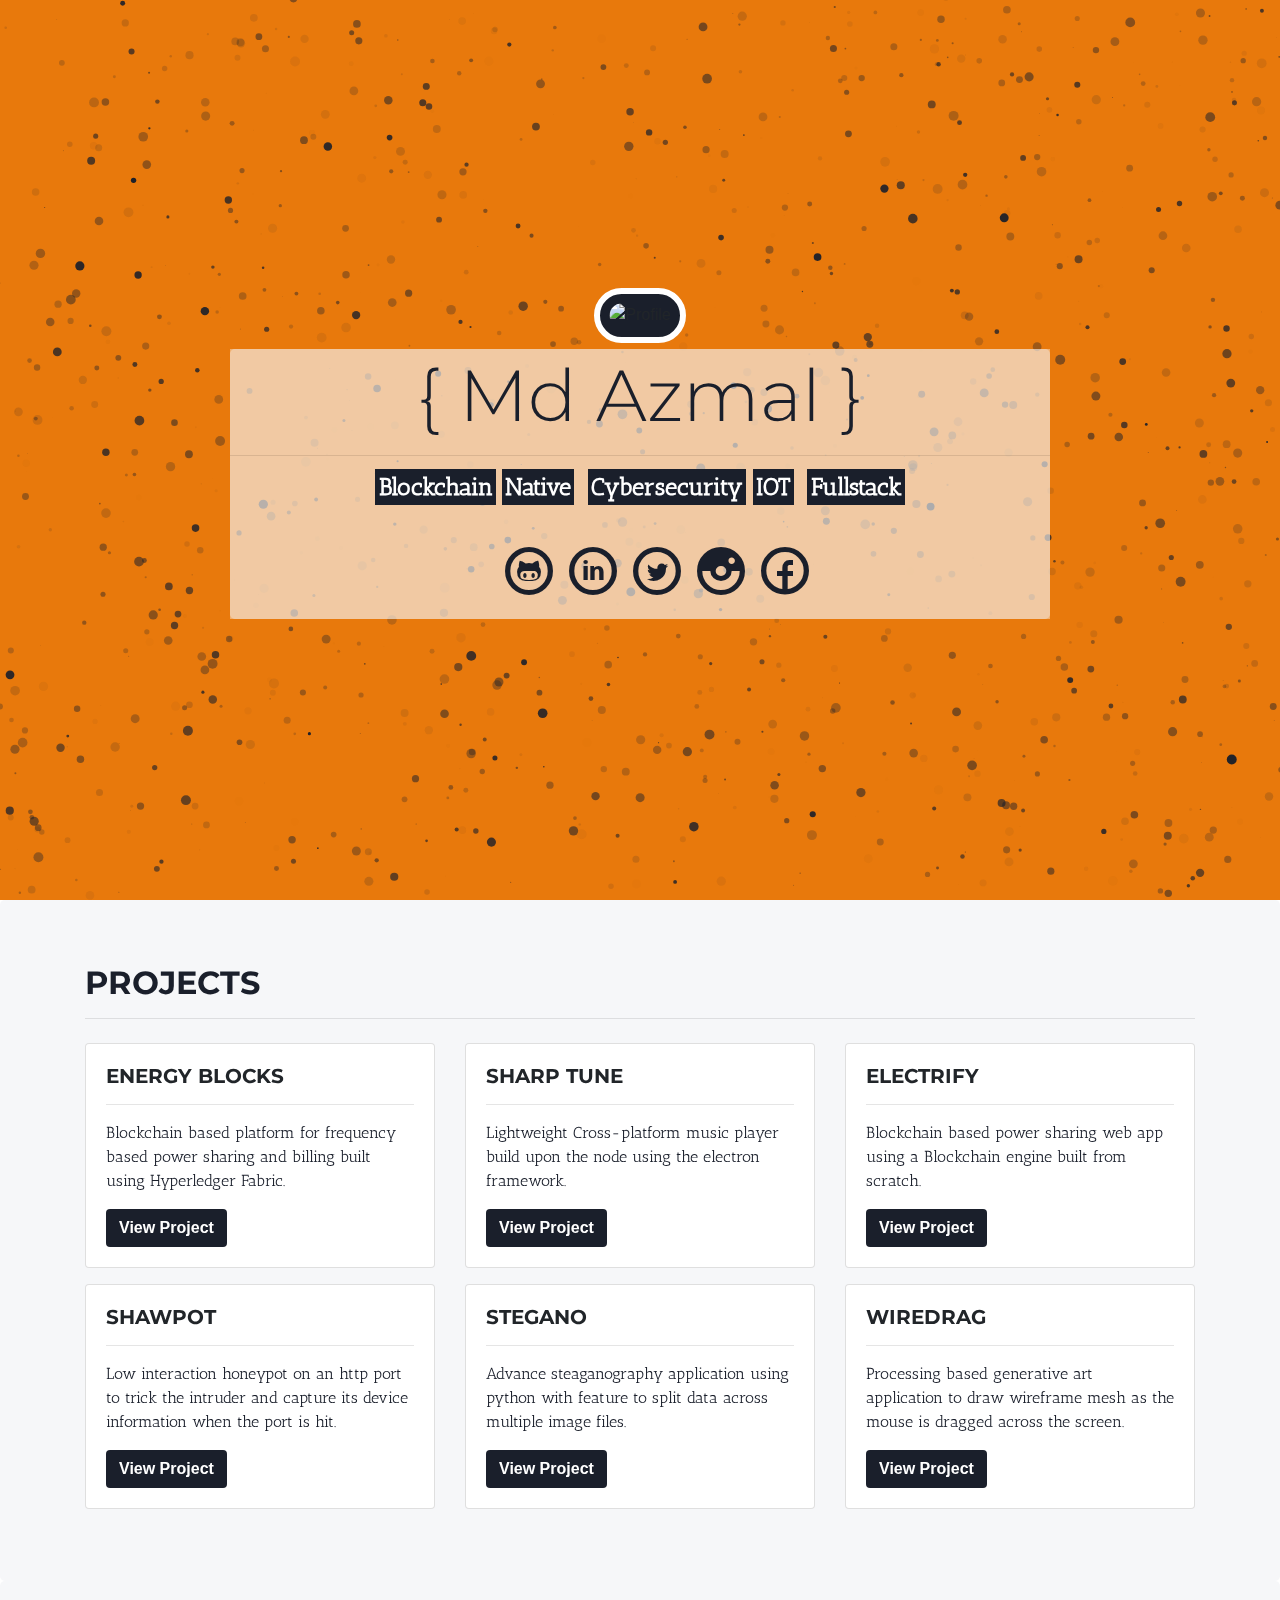
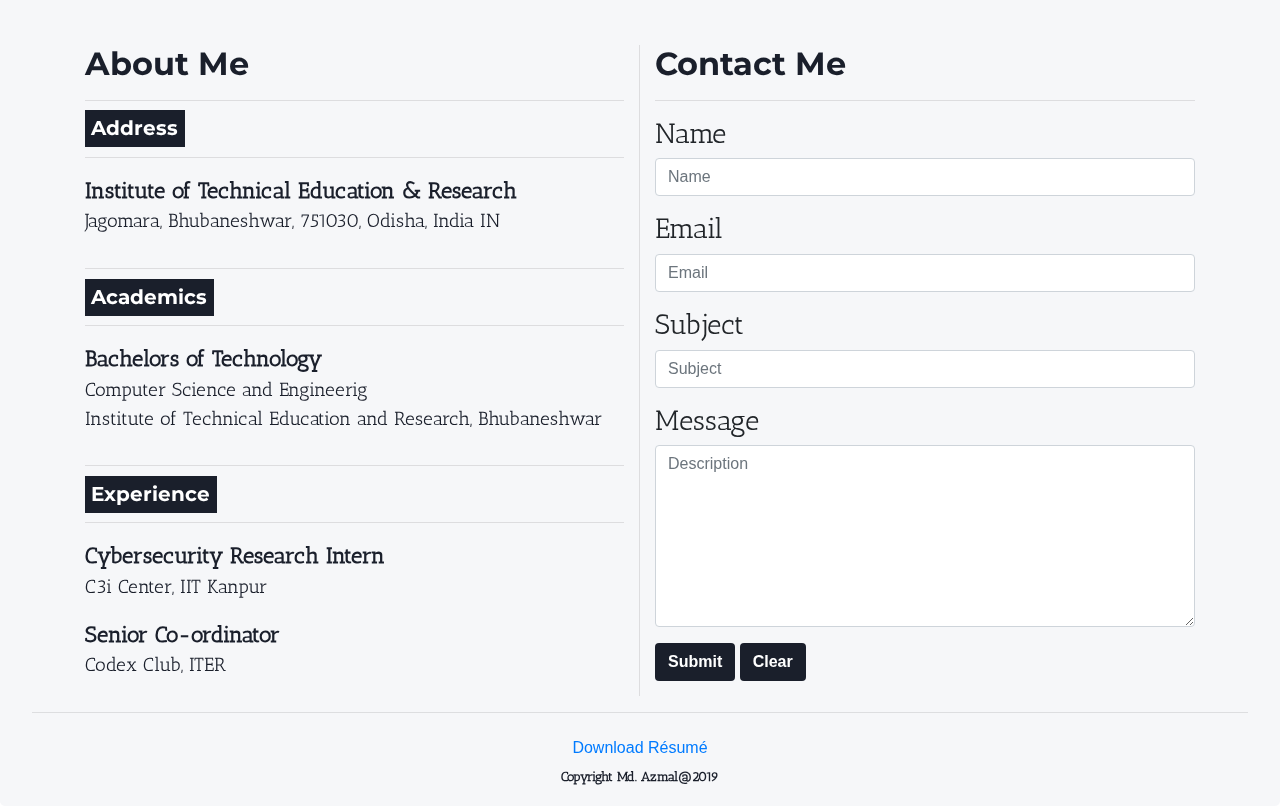
==== commit 126efd1d: "Download resume" ====
--- a/index.html
+++ b/index.html
@@ -196,8 +196,11 @@
 			</div>
 		</div>
 		<hr>
-		<div class="footer">
-			<p class="lead muted foot">Copyright Md. Azmal@2019</p>
+		<div class="container text-center">
+			<a href="https://docs.google.com/uc?export=download&id=1-HFFw7DVf2esmEqdzWkMPy7qtQCfB9yb" class="btn btn-link resume" download>Download Résumé</a>		
+			<div class="footer">
+				<p class="lead muted foot">Copyright Md. Azmal@2019</p>
+			</div>
 		</div>
 	</div>
 
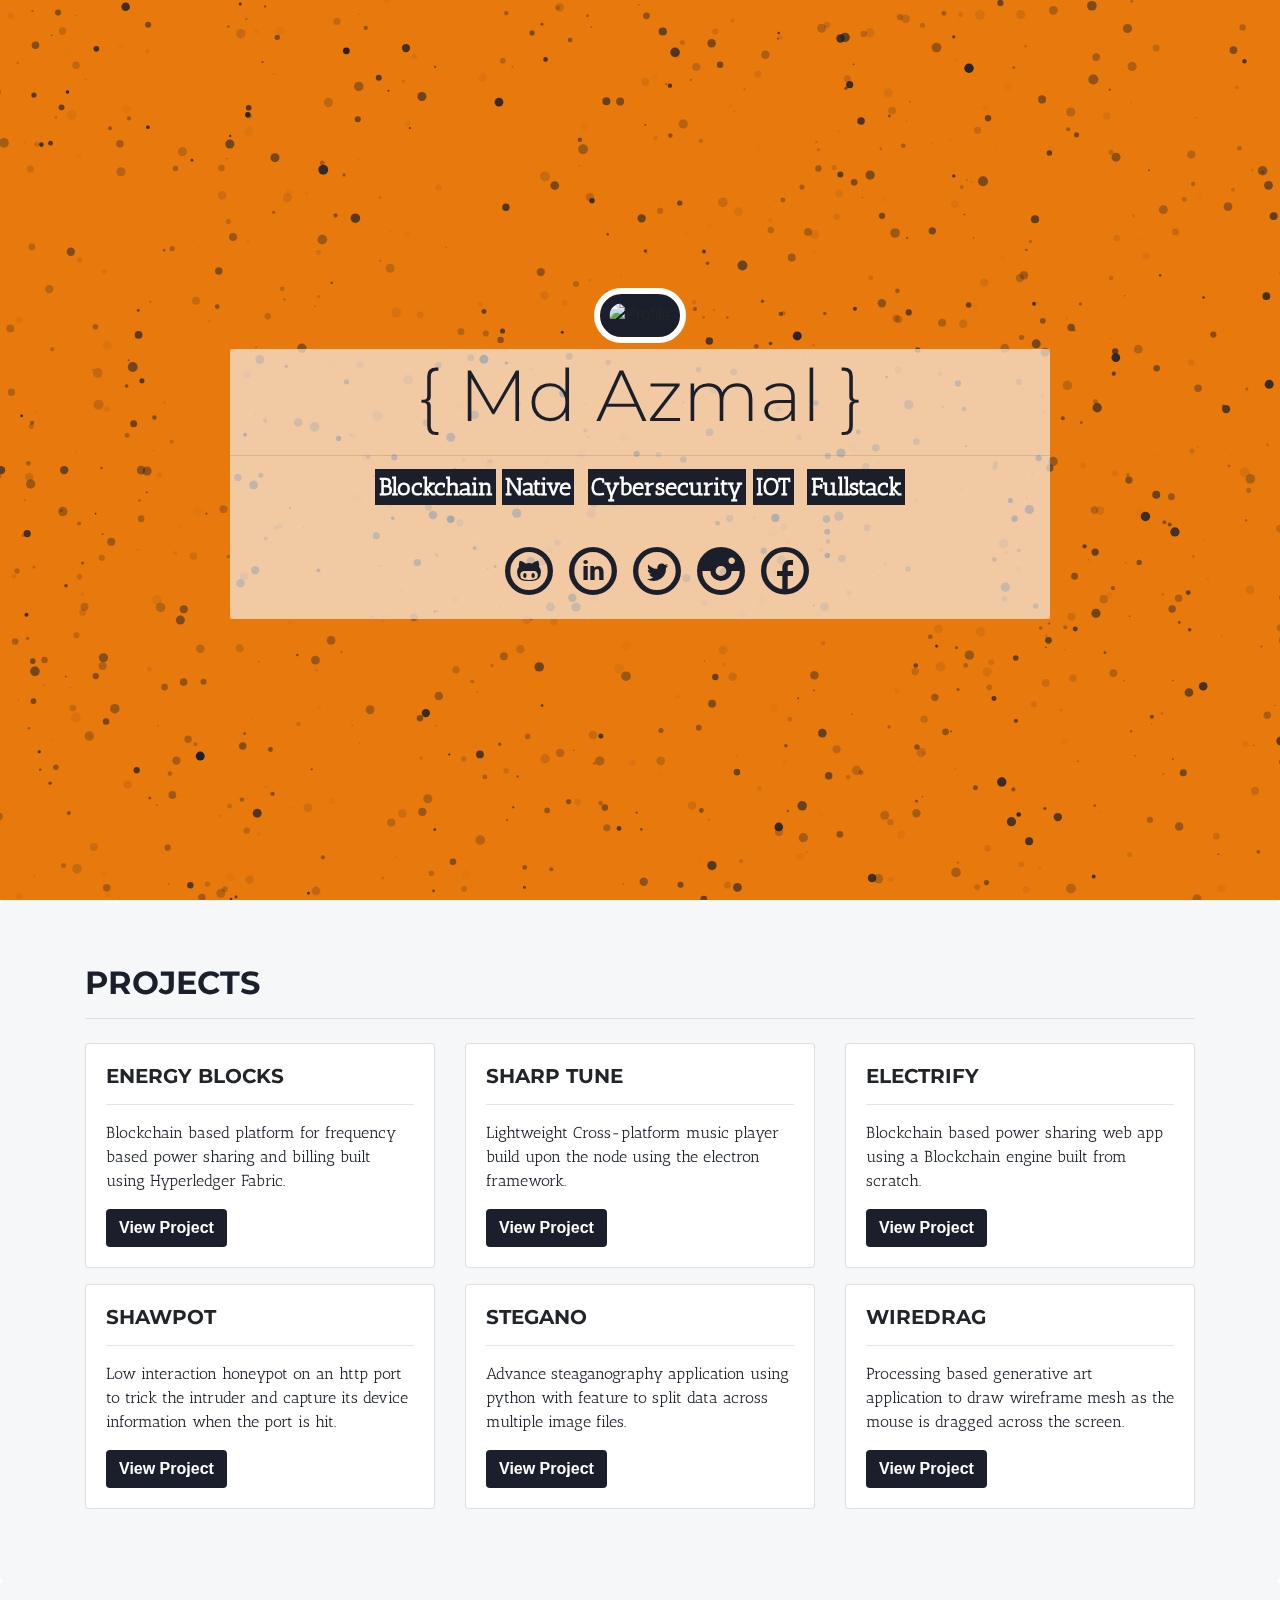
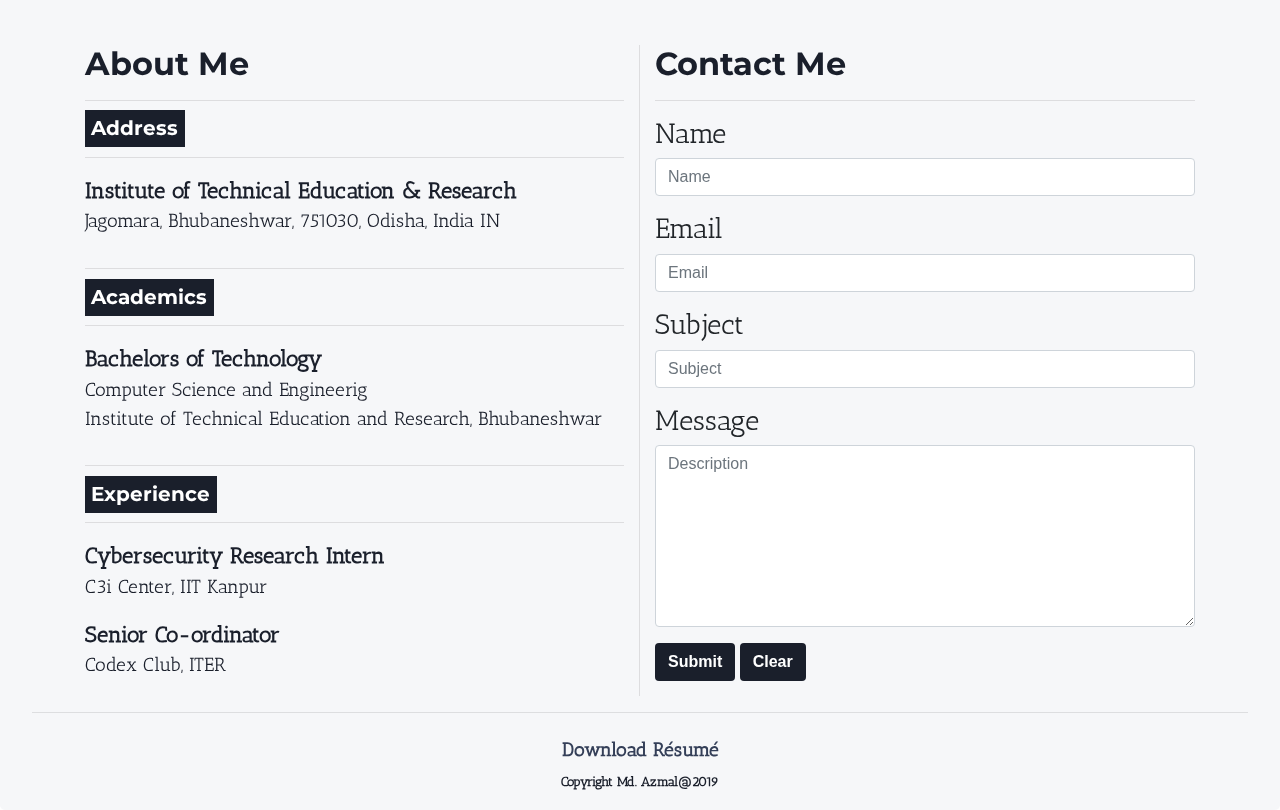
==== commit 54b9d9ab: "Update index.html" ====
--- a/index.html
+++ b/index.html
@@ -197,7 +197,7 @@
 		</div>
 		<hr>
 		<div class="container text-center">
-			<a href="https://docs.google.com/uc?export=download&id=1-HFFw7DVf2esmEqdzWkMPy7qtQCfB9yb" class="btn btn-link resume" download>Download Résumé</a>		
+			<a href="https://drive.google.com/uc?export=download&id=1OqWeGdigaXQJJD3VAm5fuzPlkZWToC9r" class="btn btn-link resume" download>Download Résumé</a>		
 			<div class="footer">
 				<p class="lead muted foot">Copyright Md. Azmal@2019</p>
 			</div>
--- a/assets/css/main.css
+++ b/assets/css/main.css
@@ -210,6 +210,19 @@
     font-weight: bold;
 }
 
+.resume {
+    /* background-color: rgba(255, 255, 255, 0.4); */
+    text-align: center;
+    font-size: 1.2rem;
+    font-family: 'Antic Slab', serif;
+    font-weight: bold;
+    color: #343f58;
+}
+
+.resume:hover {
+    color: #0d1016;
+
+}
 
 .footer {
     padding-bottom: 0.2rem;
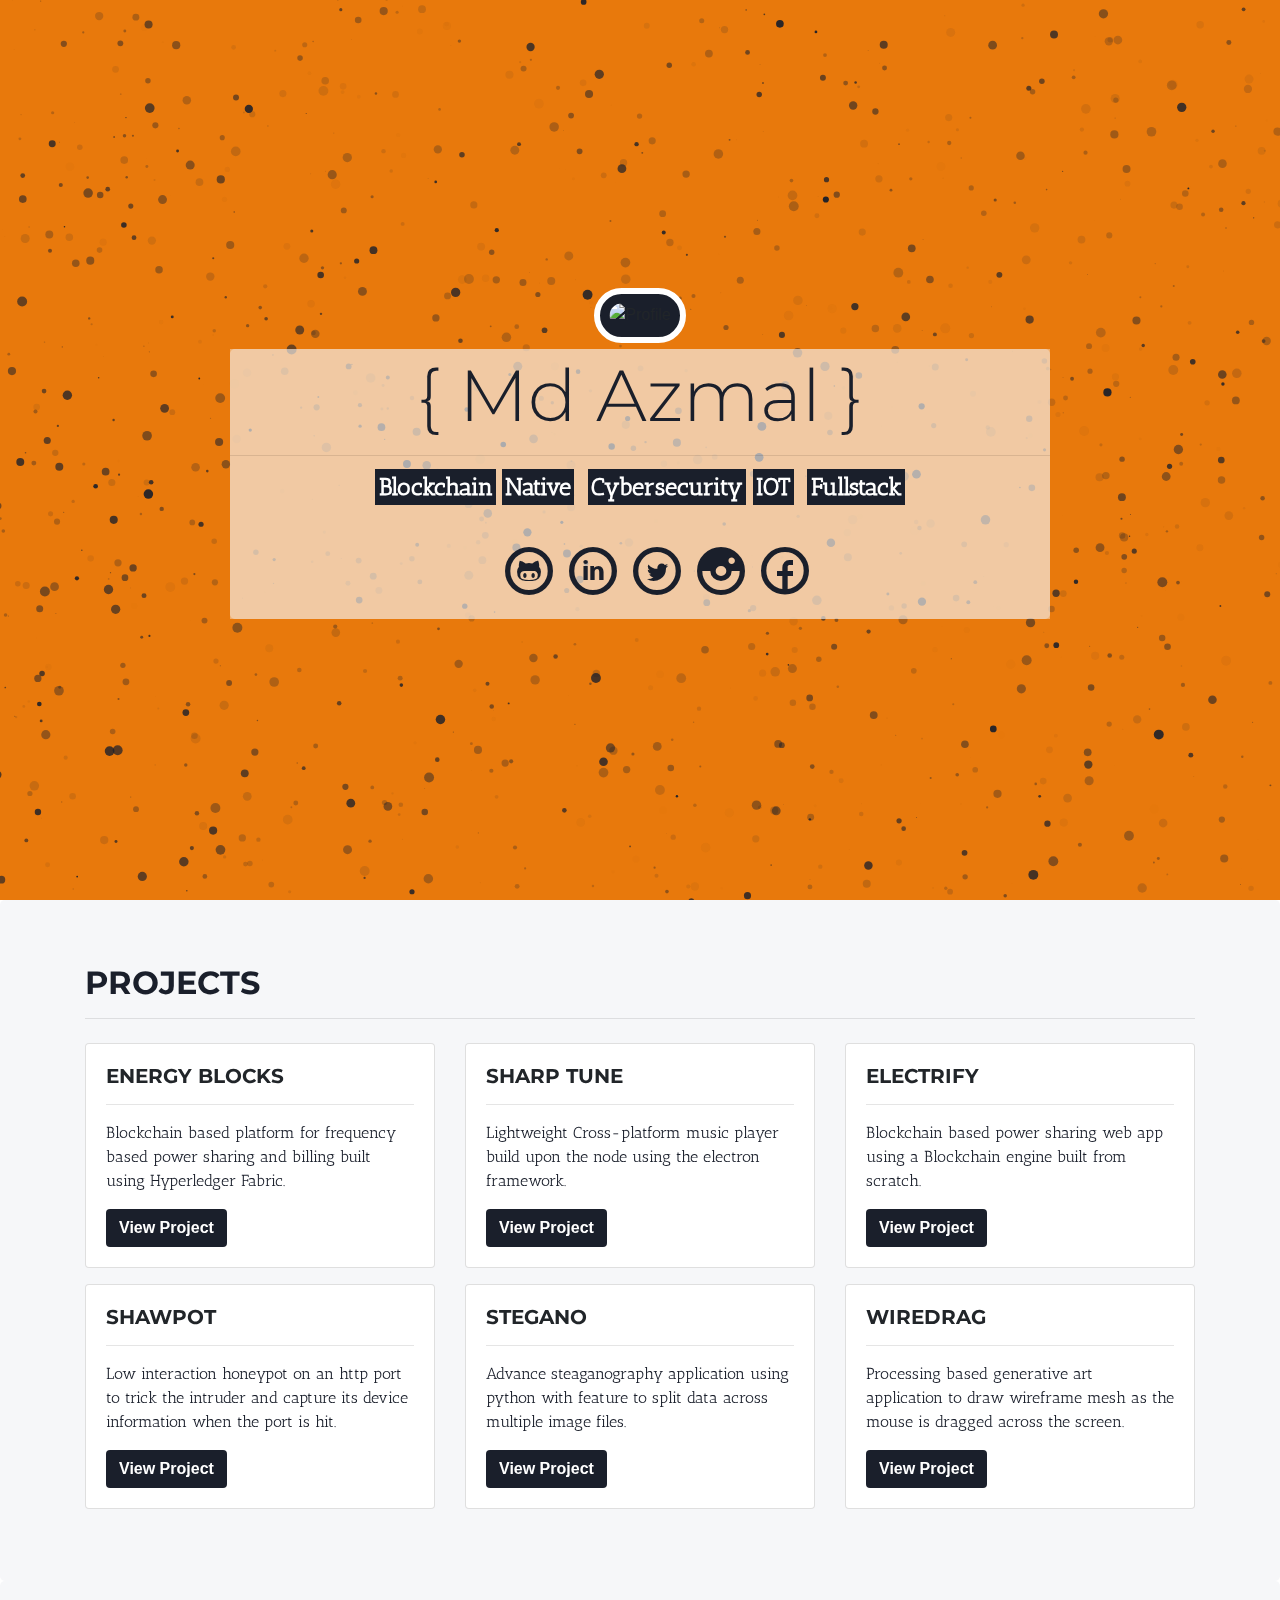
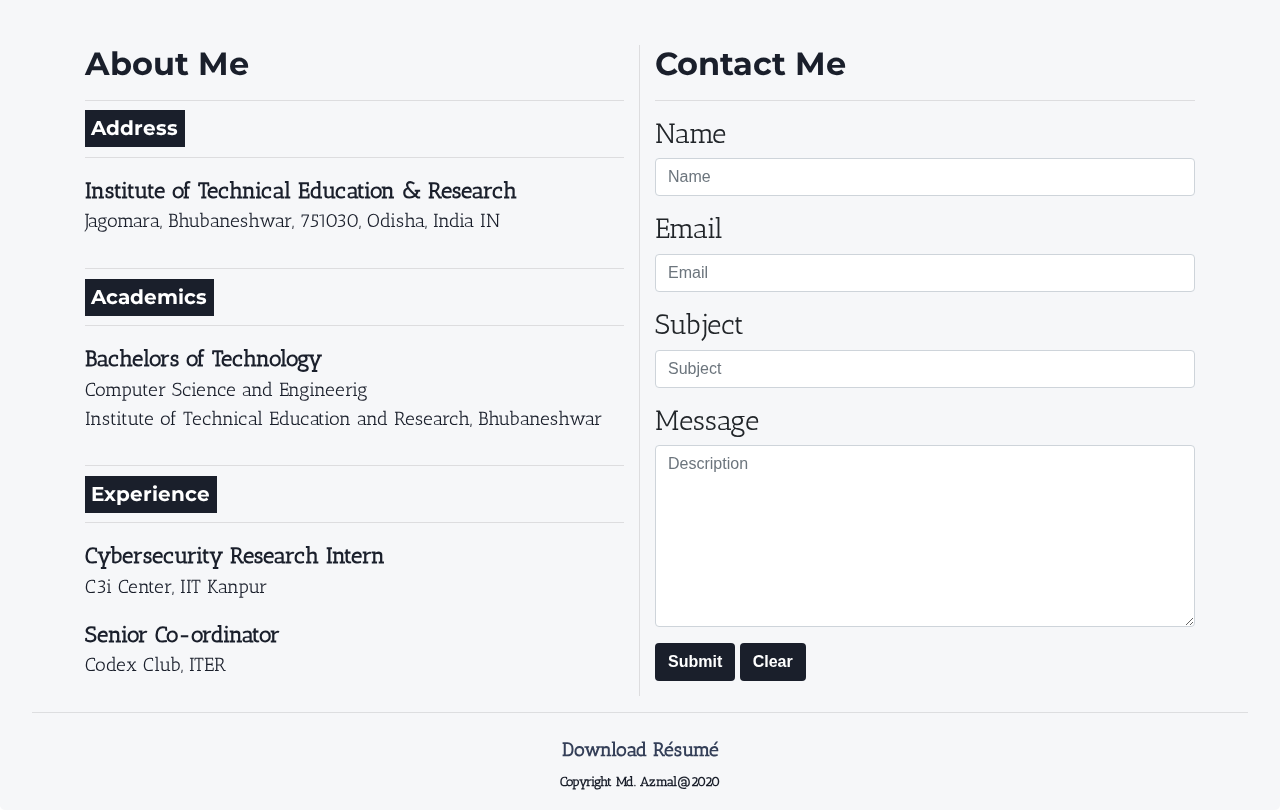
==== commit f0e9fcbf: "Update index.html" ====
--- a/index.html
+++ b/index.html
@@ -199,7 +199,7 @@
 		<div class="container text-center">
 			<a href="https://drive.google.com/uc?export=download&id=1OqWeGdigaXQJJD3VAm5fuzPlkZWToC9r" class="btn btn-link resume" download>Download Résumé</a>		
 			<div class="footer">
-				<p class="lead muted foot">Copyright Md. Azmal@2019</p>
+				<p class="lead muted foot">Copyright Md. Azmal@2020</p>
 			</div>
 		</div>
 	</div>
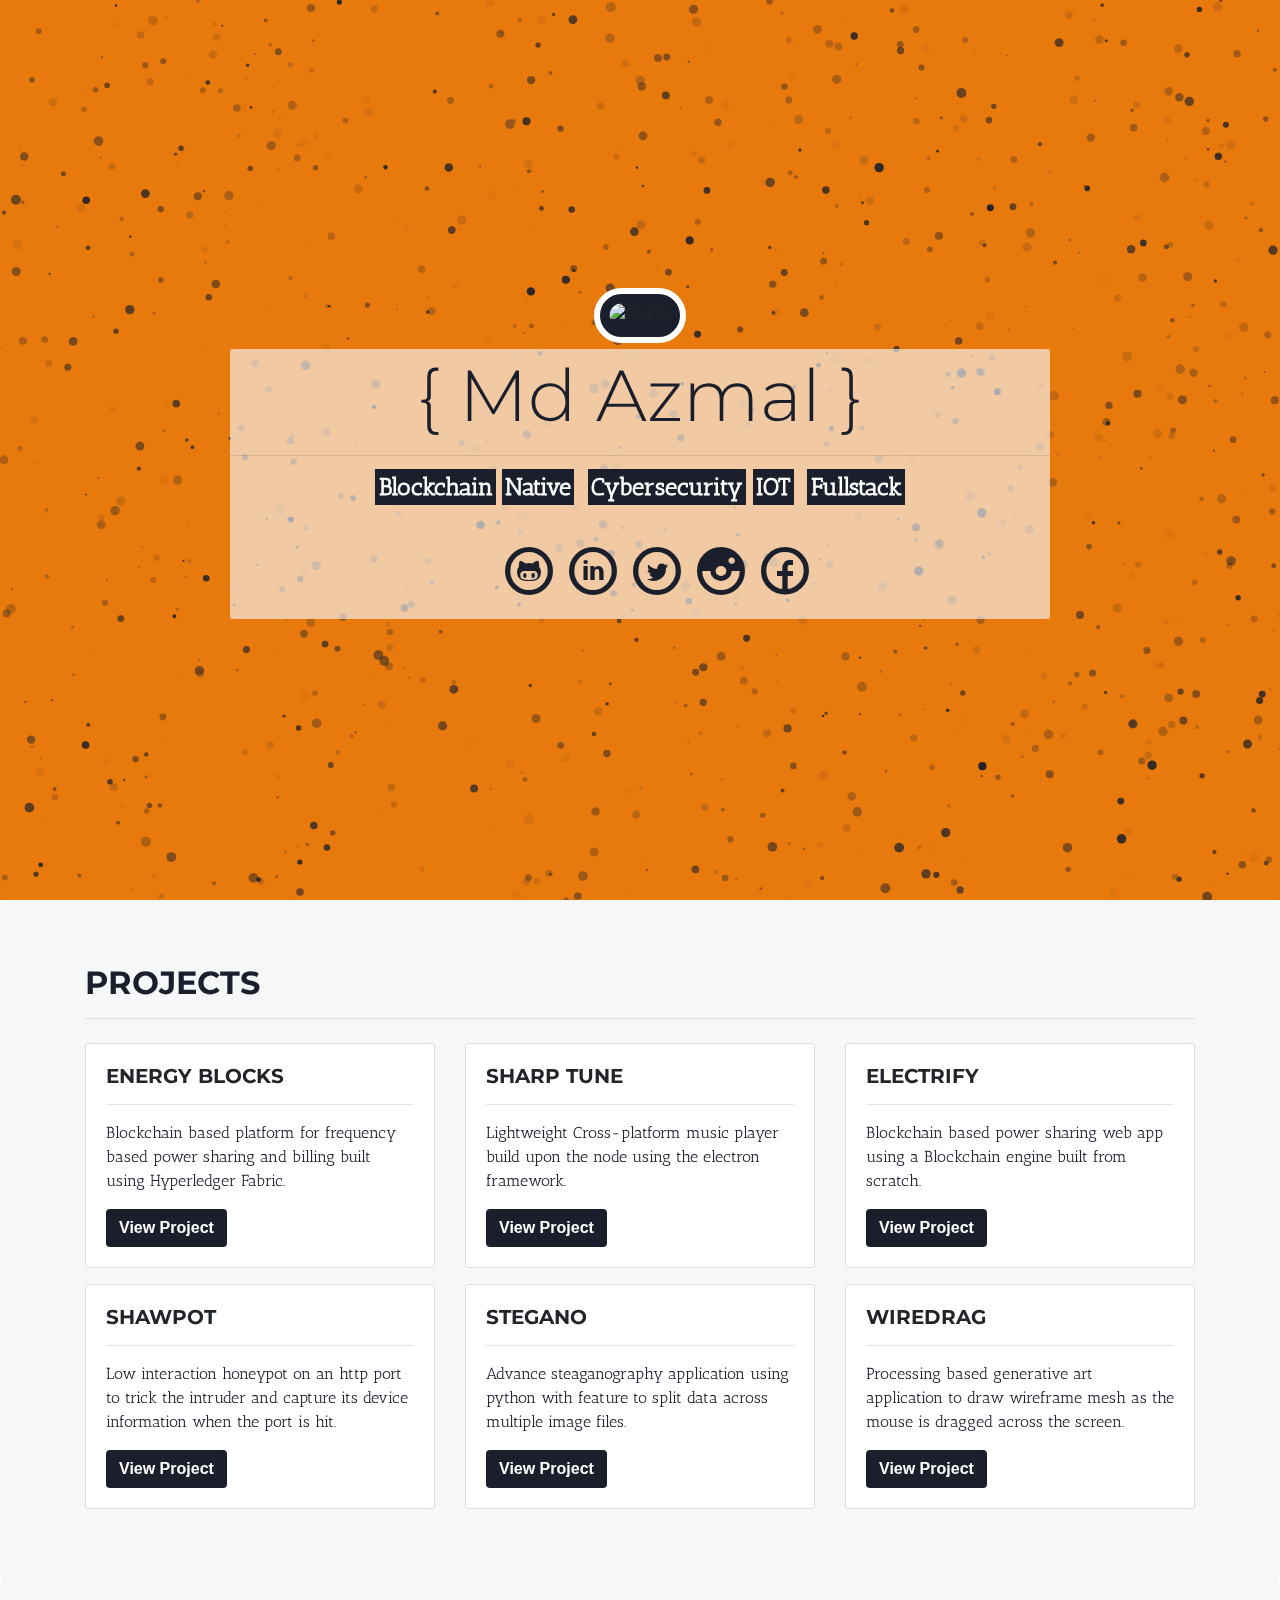
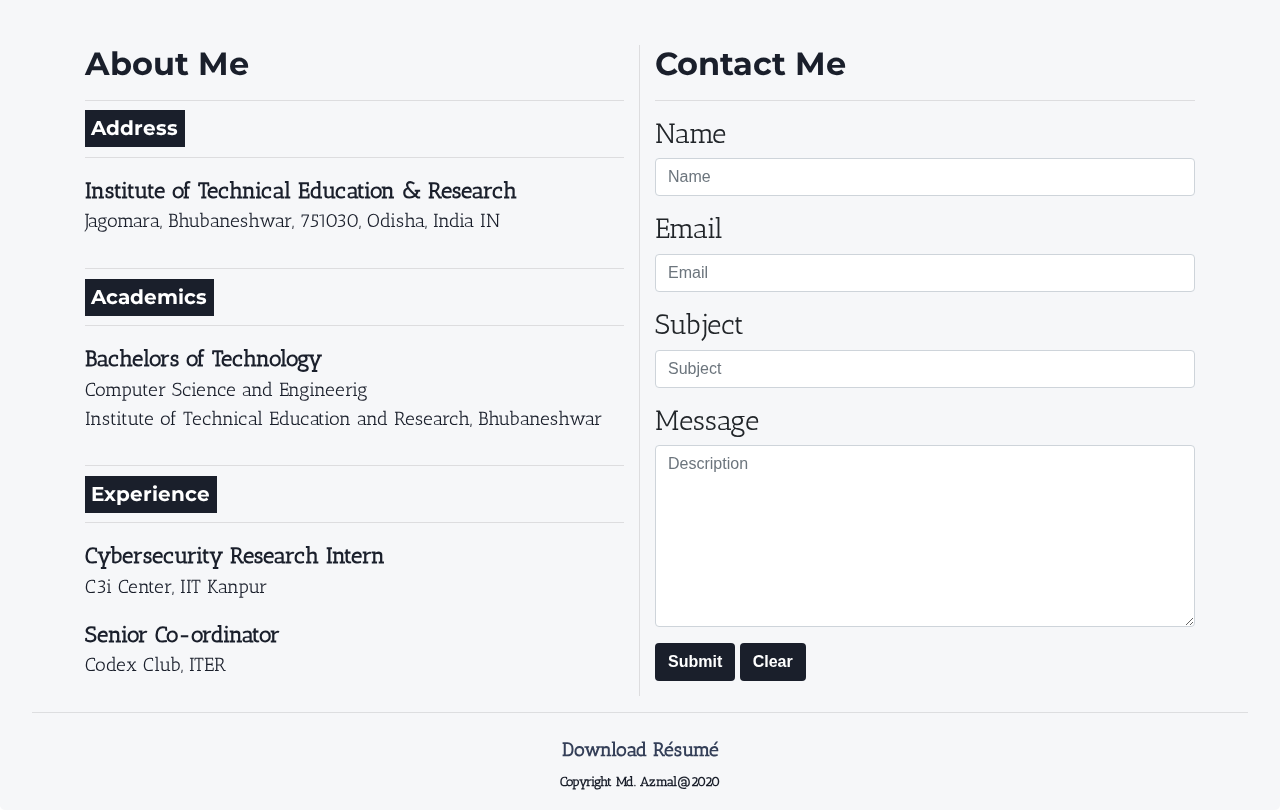
==== commit bae1e52f: "Update index.html" ====
--- a/index.html
+++ b/index.html
@@ -197,7 +197,7 @@
 		</div>
 		<hr>
 		<div class="container text-center">
-			<a href="https://drive.google.com/uc?export=download&id=1OqWeGdigaXQJJD3VAm5fuzPlkZWToC9r" class="btn btn-link resume" download>Download Résumé</a>		
+			<a href="https://drive.google.com/uc?export=download&id=1obOKqizqUCxcpAPvZOgLmeBAxFEAjWQM" class="btn btn-link resume" download>Download Résumé</a>		
 			<div class="footer">
 				<p class="lead muted foot">Copyright Md. Azmal@2020</p>
 			</div>
